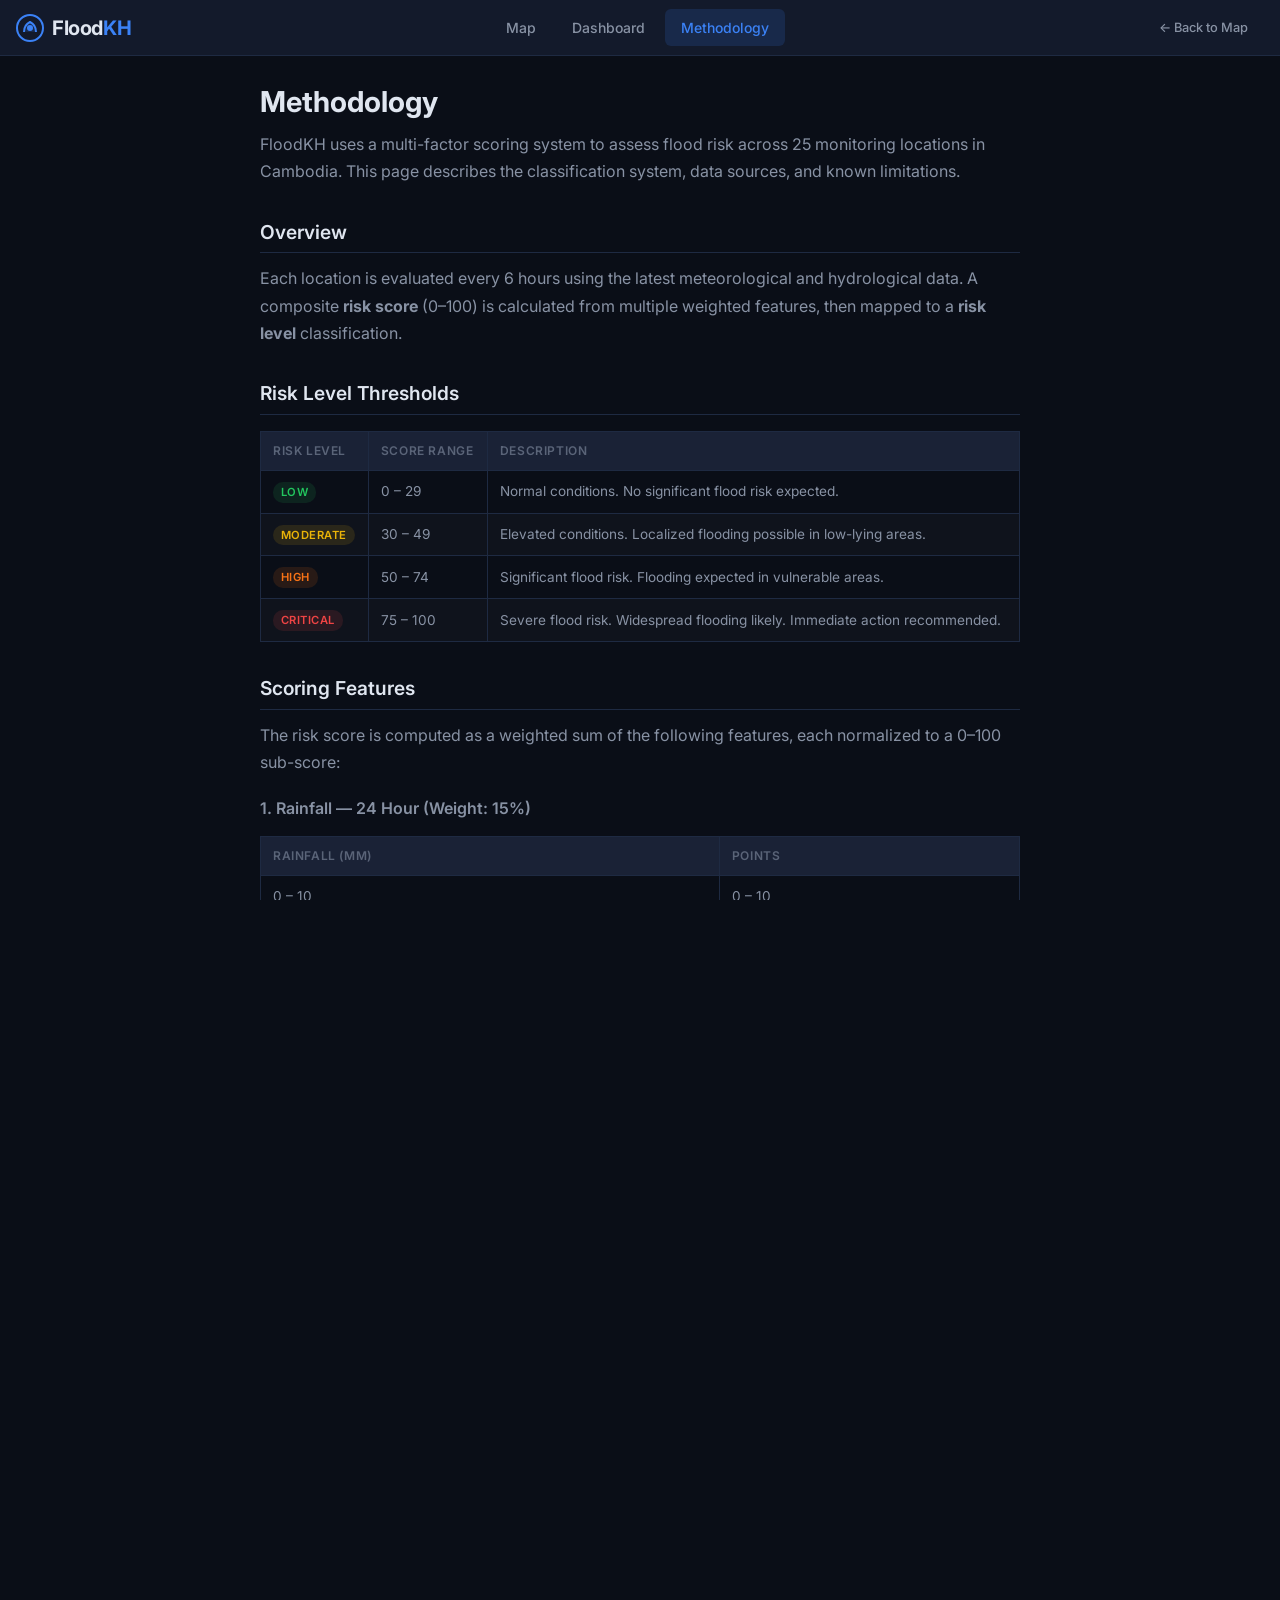
==== docs/methodology.html @ 67e66aac "Initial commit: FloodKH Cambodia Flood Monitor Complete flood monitoring and prediction dashboard wi" ====
<!DOCTYPE html>
<html lang="en">
<head>
  <meta charset="UTF-8">
  <meta name="viewport" content="width=device-width, initial-scale=1.0">
  <title>Methodology — FloodKH</title>
  <link rel="icon" href="assets/favicon.ico" type="image/x-icon">
  <link rel="preconnect" href="https://fonts.googleapis.com">
  <link rel="preconnect" href="https://fonts.gstatic.com" crossorigin>
  <link href="https://fonts.googleapis.com/css2?family=Noto+Sans+Khmer:wght@400;500;600;700&family=Inter:wght@400;500;600;700&display=swap" rel="stylesheet">
  <link rel="stylesheet" href="css/style.css">
</head>
<body>
  <div class="page-container">

    <!-- Header -->
    <header class="header">
      <div class="header-left">
        <a href="index.html" class="logo" style="text-decoration:none;">
          <svg class="logo-icon" width="28" height="28" viewBox="0 0 28 28" fill="none">
            <circle cx="14" cy="14" r="13" stroke="#3b82f6" stroke-width="2" fill="none"/>
            <path d="M8 18 C8 14, 10 10, 14 8 C18 10, 20 14, 20 18" stroke="#3b82f6" stroke-width="2" fill="rgba(59,130,246,0.15)"/>
            <circle cx="14" cy="14" r="3" fill="#3b82f6"/>
          </svg>
          <span class="logo-text">Flood<span class="logo-accent">KH</span></span>
        </a>
      </div>
      <nav class="header-nav">
        <a href="index.html" class="nav-link">Map</a>
        <a href="index.html#dashboard" class="nav-link">Dashboard</a>
        <a href="methodology.html" class="nav-link active">Methodology</a>
      </nav>
      <div class="header-right">
        <a href="index.html" class="nav-link" style="font-size:0.8rem;">&larr; Back to Map</a>
      </div>
    </header>

    <!-- Content -->
    <div class="page-content">
      <h1>Methodology</h1>
      <p>FloodKH uses a multi-factor scoring system to assess flood risk across 25 monitoring locations in Cambodia.
        This page describes the classification system, data sources, and known limitations.</p>

      <h2>Overview</h2>
      <p>Each location is evaluated every 6 hours using the latest meteorological and hydrological data.
        A composite <strong>risk score</strong> (0&ndash;100) is calculated from multiple weighted features,
        then mapped to a <strong>risk level</strong> classification.</p>

      <h2>Risk Level Thresholds</h2>
      <table>
        <thead>
          <tr>
            <th>Risk Level</th>
            <th>Score Range</th>
            <th>Description</th>
          </tr>
        </thead>
        <tbody>
          <tr>
            <td><span class="risk-badge low">LOW</span></td>
            <td>0 &ndash; 29</td>
            <td>Normal conditions. No significant flood risk expected.</td>
          </tr>
          <tr>
            <td><span class="risk-badge moderate">MODERATE</span></td>
            <td>30 &ndash; 49</td>
            <td>Elevated conditions. Localized flooding possible in low-lying areas.</td>
          </tr>
          <tr>
            <td><span class="risk-badge high">HIGH</span></td>
            <td>50 &ndash; 74</td>
            <td>Significant flood risk. Flooding expected in vulnerable areas.</td>
          </tr>
          <tr>
            <td><span class="risk-badge critical">CRITICAL</span></td>
            <td>75 &ndash; 100</td>
            <td>Severe flood risk. Widespread flooding likely. Immediate action recommended.</td>
          </tr>
        </tbody>
      </table>

      <h2>Scoring Features</h2>
      <p>The risk score is computed as a weighted sum of the following features, each normalized to a 0&ndash;100 sub-score:</p>

      <h3>1. Rainfall &mdash; 24 Hour (Weight: 15%)</h3>
      <table>
        <thead><tr><th>Rainfall (mm)</th><th>Points</th></tr></thead>
        <tbody>
          <tr><td>0 &ndash; 10</td><td>0 &ndash; 10</td></tr>
          <tr><td>10 &ndash; 30</td><td>10 &ndash; 40</td></tr>
          <tr><td>30 &ndash; 60</td><td>40 &ndash; 70</td></tr>
          <tr><td>60 &ndash; 100</td><td>70 &ndash; 90</td></tr>
          <tr><td>&gt; 100</td><td>90 &ndash; 100</td></tr>
        </tbody>
      </table>

      <h3>2. Rainfall &mdash; 3 Day Accumulation (Weight: 15%)</h3>
      <p>Cumulative rainfall over 72 hours captures sustained precipitation events that saturate the ground
        and overwhelm drainage systems. Scoring follows a similar tiered approach scaled for 3-day totals.</p>

      <h3>3. Rainfall &mdash; 7 Day Accumulation (Weight: 10%)</h3>
      <p>Longer-term rainfall context. High 7-day totals indicate already-wet conditions prone to additional flooding.</p>

      <h3>4. Rainfall Forecast &mdash; 3 Day (Weight: 15%)</h3>
      <p>Predicted rainfall from weather models for the next 72 hours. This is the primary forward-looking indicator,
        allowing the system to warn of impending risk increases.</p>

      <h3>5. Soil Moisture (Weight: 15%)</h3>
      <table>
        <thead><tr><th>Soil Moisture (%)</th><th>Points</th></tr></thead>
        <tbody>
          <tr><td>0 &ndash; 30%</td><td>0 &ndash; 15</td></tr>
          <tr><td>30 &ndash; 50%</td><td>15 &ndash; 40</td></tr>
          <tr><td>50 &ndash; 70%</td><td>40 &ndash; 70</td></tr>
          <tr><td>70 &ndash; 85%</td><td>70 &ndash; 90</td></tr>
          <tr><td>&gt; 85%</td><td>90 &ndash; 100</td></tr>
        </tbody>
      </table>
      <p>Saturated soil cannot absorb additional rainfall, leading to increased surface runoff and flood risk.</p>

      <h3>6. River Discharge Ratio (Weight: 20%)</h3>
      <p>Current river discharge compared to the historical average for the same period. This is the highest-weighted
        feature because river levels are the most direct indicator of flooding.</p>
      <table>
        <thead><tr><th>Discharge / Average Ratio</th><th>Points</th></tr></thead>
        <tbody>
          <tr><td>&lt; 0.8</td><td>0 &ndash; 5</td></tr>
          <tr><td>0.8 &ndash; 1.0</td><td>5 &ndash; 15</td></tr>
          <tr><td>1.0 &ndash; 1.3</td><td>15 &ndash; 40</td></tr>
          <tr><td>1.3 &ndash; 1.8</td><td>40 &ndash; 70</td></tr>
          <tr><td>1.8 &ndash; 2.5</td><td>70 &ndash; 90</td></tr>
          <tr><td>&gt; 2.5</td><td>90 &ndash; 100</td></tr>
        </tbody>
      </table>

      <h3>7. Elevation Modifier (Weight: 10%)</h3>
      <p>Lower elevations are more vulnerable to flooding. Locations below 15m receive a higher modifier,
        while those above 100m receive a reduced modifier. This is a static factor based on location geography.</p>

      <h2>Contributing Factors</h2>
      <p>In addition to the numeric score, the system identifies qualitative contributing factors displayed
        in each location's detail popup:</p>
      <ul>
        <li><strong>Heavy recent rainfall</strong> &mdash; 24h rainfall exceeds 30mm</li>
        <li><strong>Sustained rainfall</strong> &mdash; 7-day rainfall exceeds 100mm</li>
        <li><strong>Saturated soil</strong> &mdash; Soil moisture above 65%</li>
        <li><strong>River above average</strong> &mdash; Discharge ratio exceeds 1.3x</li>
        <li><strong>Heavy forecast</strong> &mdash; 3-day forecast exceeds 60mm</li>
        <li><strong>Low elevation</strong> &mdash; Location below 15m elevation</li>
        <li><strong>Urban flooding risk</strong> &mdash; Dense urban area with impervious surfaces</li>
        <li><strong>Confluence of rivers</strong> &mdash; Located at major river junctions</li>
      </ul>

      <h2>Data Sources</h2>
      <table>
        <thead>
          <tr>
            <th>Data</th>
            <th>Source</th>
            <th>Update Frequency</th>
            <th>Resolution</th>
          </tr>
        </thead>
        <tbody>
          <tr>
            <td>Rainfall (observed)</td>
            <td>Open-Meteo API (ERA5 reanalysis)</td>
            <td>Every 6 hours</td>
            <td>~25 km</td>
          </tr>
          <tr>
            <td>Rainfall (satellite)</td>
            <td>NASA GPM IMERG</td>
            <td>Every 30 minutes (late run: 6h delay)</td>
            <td>~10 km</td>
          </tr>
          <tr>
            <td>Rainfall forecast</td>
            <td>Open-Meteo (GFS / ECMWF blend)</td>
            <td>Every 6 hours</td>
            <td>~25 km</td>
          </tr>
          <tr>
            <td>Soil moisture</td>
            <td>Open-Meteo (ERA5-Land)</td>
            <td>Daily</td>
            <td>~9 km</td>
          </tr>
          <tr>
            <td>River discharge</td>
            <td>GloFAS (Copernicus)</td>
            <td>Daily</td>
            <td>~10 km</td>
          </tr>
          <tr>
            <td>Elevation</td>
            <td>SRTM / static configuration</td>
            <td>Static</td>
            <td>~30 m</td>
          </tr>
        </tbody>
      </table>

      <h2>Update Schedule</h2>
      <p>The system runs automated data collection and scoring every <strong>6 hours</strong> via GitHub Actions:</p>
      <ul>
        <li>00:00 UTC &mdash; Full update with all data sources</li>
        <li>06:00 UTC &mdash; Full update</li>
        <li>12:00 UTC &mdash; Full update</li>
        <li>18:00 UTC &mdash; Full update</li>
      </ul>
      <p>Results are published to this static site within minutes of each run.</p>

      <h2>Limitations and Disclaimers</h2>
      <div class="warning">
        <strong>Important:</strong> FloodKH is an experimental monitoring tool and should NOT be used as the sole
        basis for evacuation or emergency response decisions. Always follow official guidance from the
        Cambodia National Committee for Disaster Management (NCDM).
      </div>
      <ul>
        <li><strong>Spatial resolution:</strong> Data is gridded at 10&ndash;25 km resolution. Localized flooding
          from intense storms may not be captured.</li>
        <li><strong>Temporal lag:</strong> Satellite rainfall products have a 1&ndash;6 hour delay.
          Real-time ground observations are not incorporated.</li>
        <li><strong>River discharge:</strong> GloFAS provides modeled (not observed) discharge.
          Actual river levels may differ significantly.</li>
        <li><strong>Urban flooding:</strong> The system does not model urban drainage infrastructure,
          road flooding, or localized ponding.</li>
        <li><strong>Flash floods:</strong> Rapid-onset flash floods in mountainous areas may not be
          adequately predicted by this system.</li>
        <li><strong>Tonle Sap dynamics:</strong> The unique reverse-flow dynamics of Tonle Sap Lake
          are not explicitly modeled.</li>
        <li><strong>No ground truth:</strong> The system is not validated against actual flood extent
          observations and should be considered experimental.</li>
      </ul>

      <div class="note">
        <strong>Open Source:</strong> This project is open source and contributions are welcome.
        The scoring methodology can be improved with local knowledge, ground truth data, and
        more sophisticated hydrological modeling.
      </div>

      <h2>References</h2>
      <ul>
        <li>Open-Meteo API: <a href="https://open-meteo.com" target="_blank">https://open-meteo.com</a></li>
        <li>NASA GPM: <a href="https://gpm.nasa.gov" target="_blank">https://gpm.nasa.gov</a></li>
        <li>GloFAS: <a href="https://www.globalfloods.eu" target="_blank">https://www.globalfloods.eu</a></li>
        <li>Cambodia NCDM: <a href="https://www.ncdm.gov.kh" target="_blank">https://www.ncdm.gov.kh</a></li>
      </ul>
    </div>

    <!-- Footer -->
    <footer class="footer" style="position:relative;">
      <span>Built by <strong>Convergence</strong></span>
      <span class="footer-sep">&bull;</span>
      <span>Data: <a href="https://open-meteo.com" target="_blank">Open-Meteo</a>, <a href="https://gpm.nasa.gov" target="_blank">NASA GPM</a>, <a href="https://www.globalfloods.eu" target="_blank">GloFAS</a></span>
    </footer>

  </div>
</body>
</html>
---- docs/css/style.css ----
/* ============================================
   FloodKH — Cambodia Flood Monitor
   Dark Theme Stylesheet
   ============================================ */

/* --- CSS Variables --- */
:root {
  --bg-primary: #0a0e17;
  --bg-secondary: #131a2b;
  --bg-tertiary: #1a2236;
  --bg-hover: #1e2a42;
  --border-color: #1e2a42;
  --border-subtle: rgba(255,255,255,0.06);
  --text-primary: #e0e6f0;
  --text-secondary: #8892a4;
  --text-muted: #5a6478;
  --accent: #3b82f6;
  --accent-dim: rgba(59,130,246,0.15);

  --low: #22c55e;
  --low-bg: rgba(34,197,94,0.12);
  --moderate: #eab308;
  --moderate-bg: rgba(234,179,8,0.12);
  --high: #f97316;
  --high-bg: rgba(249,115,22,0.12);
  --critical: #ef4444;
  --critical-bg: rgba(239,68,68,0.12);

  --sidebar-width: 380px;
  --header-height: 56px;
  --footer-height: 36px;

  --font-sans: 'Inter', 'Noto Sans Khmer', -apple-system, BlinkMacSystemFont, 'Segoe UI', Roboto, sans-serif;
  --font-khmer: 'Noto Sans Khmer', sans-serif;

  --radius-sm: 6px;
  --radius-md: 10px;
  --radius-lg: 14px;
  --shadow: 0 2px 12px rgba(0,0,0,0.3);
  --transition: 0.25s cubic-bezier(0.4,0,0.2,1);
}

/* --- Reset --- */
*, *::before, *::after {
  box-sizing: border-box;
  margin: 0;
  padding: 0;
}

html, body {
  height: 100%;
  overflow: hidden;
}

body {
  font-family: var(--font-sans);
  background: var(--bg-primary);
  color: var(--text-primary);
  line-height: 1.5;
  -webkit-font-smoothing: antialiased;
}

a {
  color: var(--accent);
  text-decoration: none;
  transition: color var(--transition);
}
a:hover {
  color: #60a5fa;
}

/* --- Custom Scrollbar --- */
::-webkit-scrollbar {
  width: 6px;
  height: 6px;
}
::-webkit-scrollbar-track {
  background: transparent;
}
::-webkit-scrollbar-thumb {
  background: var(--border-color);
  border-radius: 3px;
}
::-webkit-scrollbar-thumb:hover {
  background: #2a3a5c;
}

/* ============================================
   Header
   ============================================ */
.header {
  position: fixed;
  top: 0;
  left: 0;
  right: 0;
  height: var(--header-height);
  background: var(--bg-secondary);
  border-bottom: 1px solid var(--border-color);
  display: flex;
  align-items: center;
  justify-content: space-between;
  padding: 0 16px;
  z-index: 1000;
  backdrop-filter: blur(12px);
}

.header-left {
  display: flex;
  align-items: center;
  gap: 12px;
}

.sidebar-toggle {
  display: flex;
  align-items: center;
  justify-content: center;
  width: 36px;
  height: 36px;
  border: none;
  background: transparent;
  color: var(--text-secondary);
  cursor: pointer;
  border-radius: var(--radius-sm);
  transition: all var(--transition);
}
.sidebar-toggle:hover {
  background: var(--bg-hover);
  color: var(--text-primary);
}

.logo {
  display: flex;
  align-items: center;
  gap: 8px;
}
.logo-icon {
  flex-shrink: 0;
}
.logo-text {
  font-size: 1.25rem;
  font-weight: 700;
  letter-spacing: -0.02em;
  color: var(--text-primary);
}
.logo-accent {
  color: var(--accent);
}

.header-nav {
  display: flex;
  align-items: center;
  gap: 4px;
}

.nav-link {
  padding: 8px 16px;
  border-radius: var(--radius-sm);
  font-size: 0.875rem;
  font-weight: 500;
  color: var(--text-secondary);
  transition: all var(--transition);
}
.nav-link:hover {
  color: var(--text-primary);
  background: var(--bg-hover);
}
.nav-link.active {
  color: var(--accent);
  background: var(--accent-dim);
}

.header-right {
  display: flex;
  align-items: center;
}

.lang-toggle {
  display: flex;
  align-items: center;
  justify-content: center;
  min-width: 40px;
  height: 34px;
  padding: 0 12px;
  border: 1px solid var(--border-color);
  border-radius: var(--radius-sm);
  background: var(--bg-tertiary);
  color: var(--text-primary);
  font-size: 0.8rem;
  font-weight: 600;
  letter-spacing: 0.05em;
  cursor: pointer;
  transition: all var(--transition);
}
.lang-toggle:hover {
  border-color: var(--accent);
  background: var(--accent-dim);
}

/* ============================================
   Sidebar
   ============================================ */
.sidebar {
  position: fixed;
  top: var(--header-height);
  left: 0;
  bottom: var(--footer-height);
  width: var(--sidebar-width);
  background: var(--bg-secondary);
  border-right: 1px solid var(--border-color);
  z-index: 900;
  overflow: hidden;
  display: flex;
  flex-direction: column;
  transition: transform var(--transition);
}

.sidebar.collapsed {
  transform: translateX(-100%);
}

.sidebar-content {
  flex: 1;
  overflow-y: auto;
  padding: 16px;
  display: flex;
  flex-direction: column;
  gap: 20px;
}

.sidebar-overlay {
  display: none;
  position: fixed;
  inset: 0;
  background: rgba(0,0,0,0.5);
  z-index: 850;
}

/* --- Section Titles --- */
.section-title {
  font-size: 0.8rem;
  font-weight: 600;
  text-transform: uppercase;
  letter-spacing: 0.08em;
  color: var(--text-muted);
  margin-bottom: 12px;
}

/* --- Summary Cards --- */
.summary-grid {
  display: grid;
  grid-template-columns: 1fr 1fr;
  gap: 10px;
}

.summary-card {
  padding: 14px;
  border-radius: var(--radius-md);
  border: 1px solid var(--border-subtle);
  text-align: center;
  transition: transform var(--transition), box-shadow var(--transition);
}
.summary-card:hover {
  transform: translateY(-2px);
  box-shadow: var(--shadow);
}

.card-count {
  font-size: 2rem;
  font-weight: 700;
  line-height: 1;
  margin-bottom: 4px;
}

.card-label {
  font-size: 0.75rem;
  font-weight: 600;
  text-transform: uppercase;
  letter-spacing: 0.06em;
}

.card-critical {
  background: var(--critical-bg);
  border-color: rgba(239,68,68,0.2);
}
.card-critical .card-count { color: var(--critical); }
.card-critical .card-label { color: var(--critical); }

.card-high {
  background: var(--high-bg);
  border-color: rgba(249,115,22,0.2);
}
.card-high .card-count { color: var(--high); }
.card-high .card-label { color: var(--high); }

.card-moderate {
  background: var(--moderate-bg);
  border-color: rgba(234,179,8,0.2);
}
.card-moderate .card-count { color: var(--moderate); }
.card-moderate .card-label { color: var(--moderate); }

.card-low {
  background: var(--low-bg);
  border-color: rgba(34,197,94,0.2);
}
.card-low .card-count { color: var(--low); }
.card-low .card-label { color: var(--low); }

/* --- Location Table --- */
.table-wrapper {
  overflow-x: auto;
}

.location-table {
  width: 100%;
  border-collapse: collapse;
  font-size: 0.8rem;
}

.location-table thead th {
  position: sticky;
  top: 0;
  background: var(--bg-tertiary);
  color: var(--text-muted);
  font-weight: 600;
  font-size: 0.7rem;
  text-transform: uppercase;
  letter-spacing: 0.06em;
  padding: 10px 8px;
  text-align: left;
  border-bottom: 1px solid var(--border-color);
  cursor: pointer;
  user-select: none;
  white-space: nowrap;
}

.location-table thead th:hover {
  color: var(--text-primary);
}

.location-table thead th.sort-asc::after {
  content: ' \u25B2';
  font-size: 0.6rem;
}
.location-table thead th.sort-desc::after {
  content: ' \u25BC';
  font-size: 0.6rem;
}

.location-table tbody tr {
  border-bottom: 1px solid var(--border-subtle);
  cursor: pointer;
  transition: background var(--transition);
}
.location-table tbody tr:nth-child(even) {
  background: rgba(255,255,255,0.02);
}
.location-table tbody tr:hover {
  background: var(--bg-hover);
}

.location-table tbody td {
  padding: 10px 8px;
  white-space: nowrap;
}

.risk-badge {
  display: inline-block;
  padding: 2px 8px;
  border-radius: 10px;
  font-size: 0.7rem;
  font-weight: 600;
  text-transform: uppercase;
  letter-spacing: 0.04em;
}
.risk-badge.low { background: var(--low-bg); color: var(--low); }
.risk-badge.moderate { background: var(--moderate-bg); color: var(--moderate); }
.risk-badge.high { background: var(--high-bg); color: var(--high); }
.risk-badge.critical { background: var(--critical-bg); color: var(--critical); }

/* --- Prediction Cards --- */
.prediction-card {
  display: flex;
  align-items: center;
  justify-content: space-between;
  padding: 10px 12px;
  background: var(--bg-tertiary);
  border-radius: var(--radius-sm);
  margin-bottom: 8px;
  border: 1px solid var(--border-subtle);
}
.prediction-name {
  font-size: 0.82rem;
  font-weight: 500;
  color: var(--text-primary);
}
.prediction-arrow {
  display: flex;
  align-items: center;
  gap: 6px;
  font-size: 0.75rem;
  font-weight: 600;
}
.prediction-arrow svg {
  width: 16px;
  height: 16px;
}

/* --- Last Updated --- */
.last-updated {
  font-size: 0.75rem;
  color: var(--text-muted);
  text-align: center;
  padding: 12px 0 4px;
  border-top: 1px solid var(--border-subtle);
}

/* ============================================
   Main Content
   ============================================ */
.main-content {
  position: fixed;
  top: var(--header-height);
  left: var(--sidebar-width);
  right: 0;
  bottom: var(--footer-height);
  transition: left var(--transition);
}

.main-content.sidebar-collapsed {
  left: 0;
}

.view-map,
.view-dashboard {
  display: none;
  width: 100%;
  height: 100%;
}
.view-map.active,
.view-dashboard.active {
  display: block;
}

#map {
  width: 100%;
  height: 100%;
  background: var(--bg-primary);
}

/* --- Dashboard View --- */
.dashboard-container {
  padding: 24px;
  max-width: 1200px;
  margin: 0 auto;
  overflow-y: auto;
  height: 100%;
}

.dashboard-grid {
  display: grid;
  grid-template-columns: repeat(auto-fit, minmax(340px, 1fr));
  gap: 16px;
  margin-top: 8px;
}

.dashboard-card {
  background: var(--bg-secondary);
  border: 1px solid var(--border-color);
  border-radius: var(--radius-md);
  padding: 18px;
}
.dashboard-card-title {
  font-size: 0.8rem;
  font-weight: 600;
  color: var(--text-secondary);
  margin-bottom: 12px;
  text-transform: uppercase;
  letter-spacing: 0.06em;
}
.dashboard-chart-container {
  height: 180px;
  position: relative;
}

/* ============================================
   Footer
   ============================================ */
.footer {
  position: fixed;
  bottom: 0;
  left: 0;
  right: 0;
  height: var(--footer-height);
  background: var(--bg-secondary);
  border-top: 1px solid var(--border-color);
  display: flex;
  align-items: center;
  justify-content: center;
  gap: 6px;
  font-size: 0.72rem;
  color: var(--text-muted);
  z-index: 800;
  padding: 0 16px;
}
.footer a {
  color: var(--text-secondary);
}
.footer a:hover {
  color: var(--accent);
}
.footer-sep {
  color: var(--border-color);
}

/* ============================================
   Leaflet Overrides
   ============================================ */
.leaflet-container {
  background: var(--bg-primary);
  font-family: var(--font-sans);
}

.leaflet-popup-content-wrapper {
  background: var(--bg-secondary);
  color: var(--text-primary);
  border-radius: var(--radius-md);
  box-shadow: 0 4px 24px rgba(0,0,0,0.5);
  border: 1px solid var(--border-color);
}
.leaflet-popup-tip {
  background: var(--bg-secondary);
  border: 1px solid var(--border-color);
}
.leaflet-popup-content {
  margin: 14px 16px;
  font-size: 0.82rem;
  line-height: 1.6;
}

.popup-title {
  font-size: 1rem;
  font-weight: 700;
  margin-bottom: 2px;
}
.popup-subtitle {
  font-size: 0.8rem;
  color: var(--text-secondary);
  margin-bottom: 10px;
}
.popup-metrics {
  display: grid;
  grid-template-columns: 1fr 1fr;
  gap: 6px 12px;
  margin: 10px 0;
}
.popup-metric {
  display: flex;
  flex-direction: column;
}
.popup-metric-label {
  font-size: 0.68rem;
  color: var(--text-muted);
  text-transform: uppercase;
  letter-spacing: 0.04em;
}
.popup-metric-value {
  font-size: 0.9rem;
  font-weight: 600;
}
.popup-factors {
  margin-top: 8px;
  padding-top: 8px;
  border-top: 1px solid var(--border-subtle);
}
.popup-factor-tag {
  display: inline-block;
  padding: 2px 8px;
  margin: 2px 4px 2px 0;
  background: var(--bg-hover);
  border-radius: 10px;
  font-size: 0.7rem;
  color: var(--text-secondary);
}

/* Leaflet controls dark */
.leaflet-control-zoom a {
  background: var(--bg-secondary) !important;
  color: var(--text-primary) !important;
  border-color: var(--border-color) !important;
}
.leaflet-control-zoom a:hover {
  background: var(--bg-hover) !important;
}

/* Legend */
.legend-control {
  background: var(--bg-secondary);
  border: 1px solid var(--border-color);
  border-radius: var(--radius-sm);
  padding: 10px 14px;
  font-size: 0.75rem;
  color: var(--text-secondary);
  line-height: 2;
}
.legend-control h4 {
  font-size: 0.7rem;
  text-transform: uppercase;
  letter-spacing: 0.06em;
  color: var(--text-muted);
  margin-bottom: 4px;
}
.legend-item {
  display: flex;
  align-items: center;
  gap: 8px;
}
.legend-dot {
  width: 12px;
  height: 12px;
  border-radius: 50%;
  flex-shrink: 0;
}

/* ============================================
   Loading / Error States
   ============================================ */
.loading-overlay {
  position: absolute;
  inset: 0;
  display: flex;
  align-items: center;
  justify-content: center;
  background: rgba(10,14,23,0.85);
  z-index: 2000;
}
.loading-spinner {
  width: 40px;
  height: 40px;
  border: 3px solid var(--border-color);
  border-top-color: var(--accent);
  border-radius: 50%;
  animation: spin 0.8s linear infinite;
}
@keyframes spin {
  to { transform: rotate(360deg); }
}

.error-banner {
  position: fixed;
  top: var(--header-height);
  left: 0;
  right: 0;
  padding: 10px 20px;
  background: var(--critical-bg);
  border-bottom: 1px solid rgba(239,68,68,0.3);
  color: var(--critical);
  font-size: 0.82rem;
  text-align: center;
  z-index: 1100;
  display: none;
}
.error-banner.visible {
  display: block;
}

/* ============================================
   Responsive
   ============================================ */
@media (max-width: 768px) {
  :root {
    --sidebar-width: 100%;
  }

  .header-nav {
    gap: 0;
  }
  .nav-link {
    padding: 8px 10px;
    font-size: 0.8rem;
  }

  .sidebar {
    top: auto;
    bottom: 0;
    left: 0;
    right: 0;
    width: 100%;
    height: 55vh;
    border-right: none;
    border-top: 1px solid var(--border-color);
    border-radius: var(--radius-lg) var(--radius-lg) 0 0;
    transform: translateY(100%);
    transition: transform var(--transition);
  }
  .sidebar.open {
    transform: translateY(0);
  }
  .sidebar.collapsed {
    transform: translateY(100%);
  }

  .sidebar-overlay.active {
    display: block;
  }

  .main-content {
    left: 0;
    bottom: var(--footer-height);
  }
  .main-content.sidebar-collapsed {
    left: 0;
  }

  .footer {
    font-size: 0.65rem;
    gap: 4px;
  }

  .dashboard-grid {
    grid-template-columns: 1fr;
  }
}

@media (max-width: 480px) {
  .logo-text {
    font-size: 1.05rem;
  }
  .header {
    padding: 0 10px;
  }
}

/* ============================================
   Methodology Page
   ============================================ */
.page-container {
  min-height: 100vh;
  display: flex;
  flex-direction: column;
}

.page-content {
  flex: 1;
  max-width: 800px;
  margin: calc(var(--header-height) + 24px) auto 24px;
  padding: 0 20px 60px;
  overflow-y: auto;
}

.page-content h1 {
  font-size: 1.8rem;
  font-weight: 700;
  margin-bottom: 8px;
  color: var(--text-primary);
}
.page-content h2 {
  font-size: 1.2rem;
  font-weight: 600;
  margin-top: 32px;
  margin-bottom: 12px;
  color: var(--text-primary);
  padding-bottom: 6px;
  border-bottom: 1px solid var(--border-color);
}
.page-content h3 {
  font-size: 1rem;
  font-weight: 600;
  margin-top: 20px;
  margin-bottom: 8px;
  color: var(--text-secondary);
}

.page-content p {
  color: var(--text-secondary);
  margin-bottom: 12px;
  line-height: 1.7;
}

.page-content ul, .page-content ol {
  color: var(--text-secondary);
  margin-bottom: 12px;
  padding-left: 24px;
  line-height: 1.8;
}

.page-content table {
  width: 100%;
  border-collapse: collapse;
  margin: 16px 0;
  font-size: 0.85rem;
}
.page-content table th,
.page-content table td {
  padding: 10px 12px;
  text-align: left;
  border: 1px solid var(--border-color);
}
.page-content table th {
  background: var(--bg-tertiary);
  color: var(--text-muted);
  font-weight: 600;
  font-size: 0.75rem;
  text-transform: uppercase;
  letter-spacing: 0.05em;
}
.page-content table td {
  color: var(--text-secondary);
}
.page-content table tr:nth-child(even) td {
  background: rgba(255,255,255,0.02);
}

.page-content code {
  background: var(--bg-tertiary);
  padding: 2px 6px;
  border-radius: 4px;
  font-size: 0.85em;
  color: var(--accent);
}

.page-content .note {
  background: var(--accent-dim);
  border-left: 3px solid var(--accent);
  padding: 12px 16px;
  border-radius: 0 var(--radius-sm) var(--radius-sm) 0;
  margin: 16px 0;
  font-size: 0.85rem;
}
.page-content .warning {
  background: var(--high-bg);
  border-left: 3px solid var(--high);
  padding: 12px 16px;
  border-radius: 0 var(--radius-sm) var(--radius-sm) 0;
  margin: 16px 0;
  font-size: 0.85rem;
  color: var(--text-secondary);
}

/* Khmer language body class */
body.lang-km {
  font-family: var(--font-khmer);
}
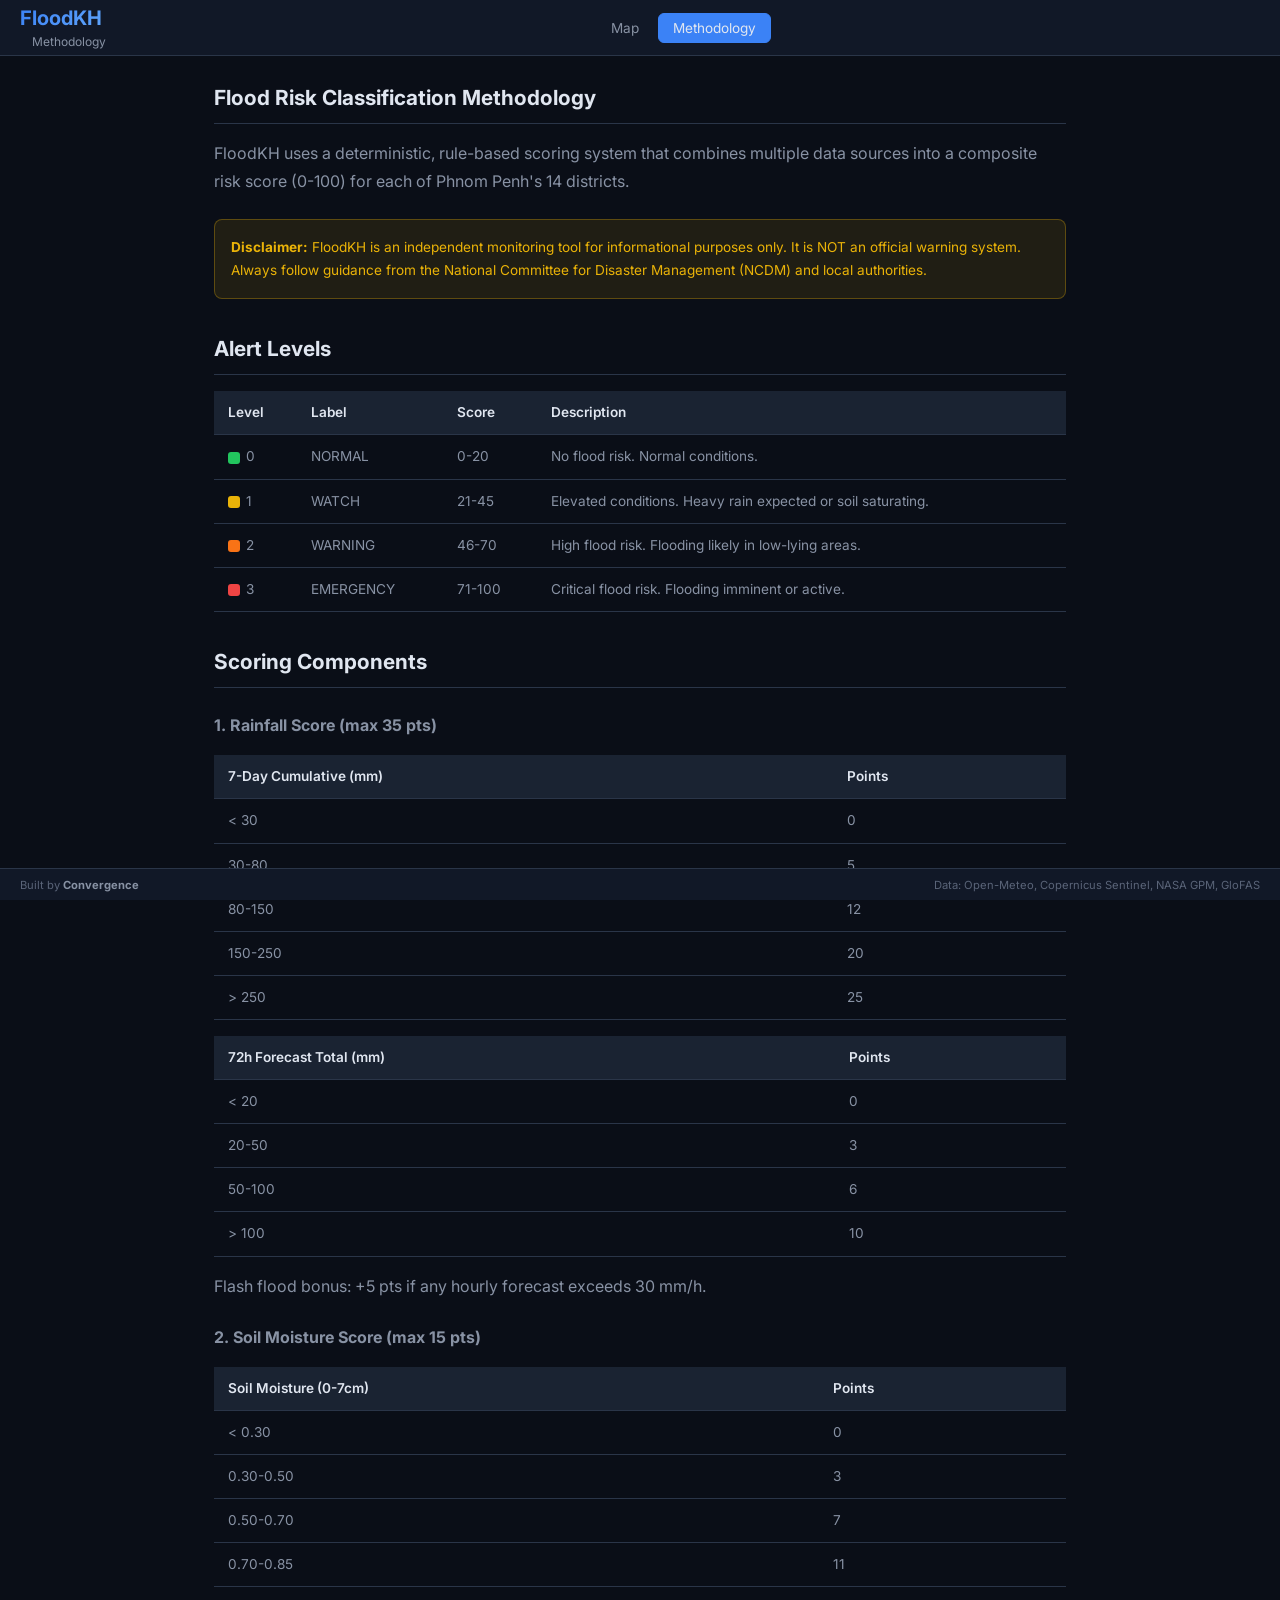
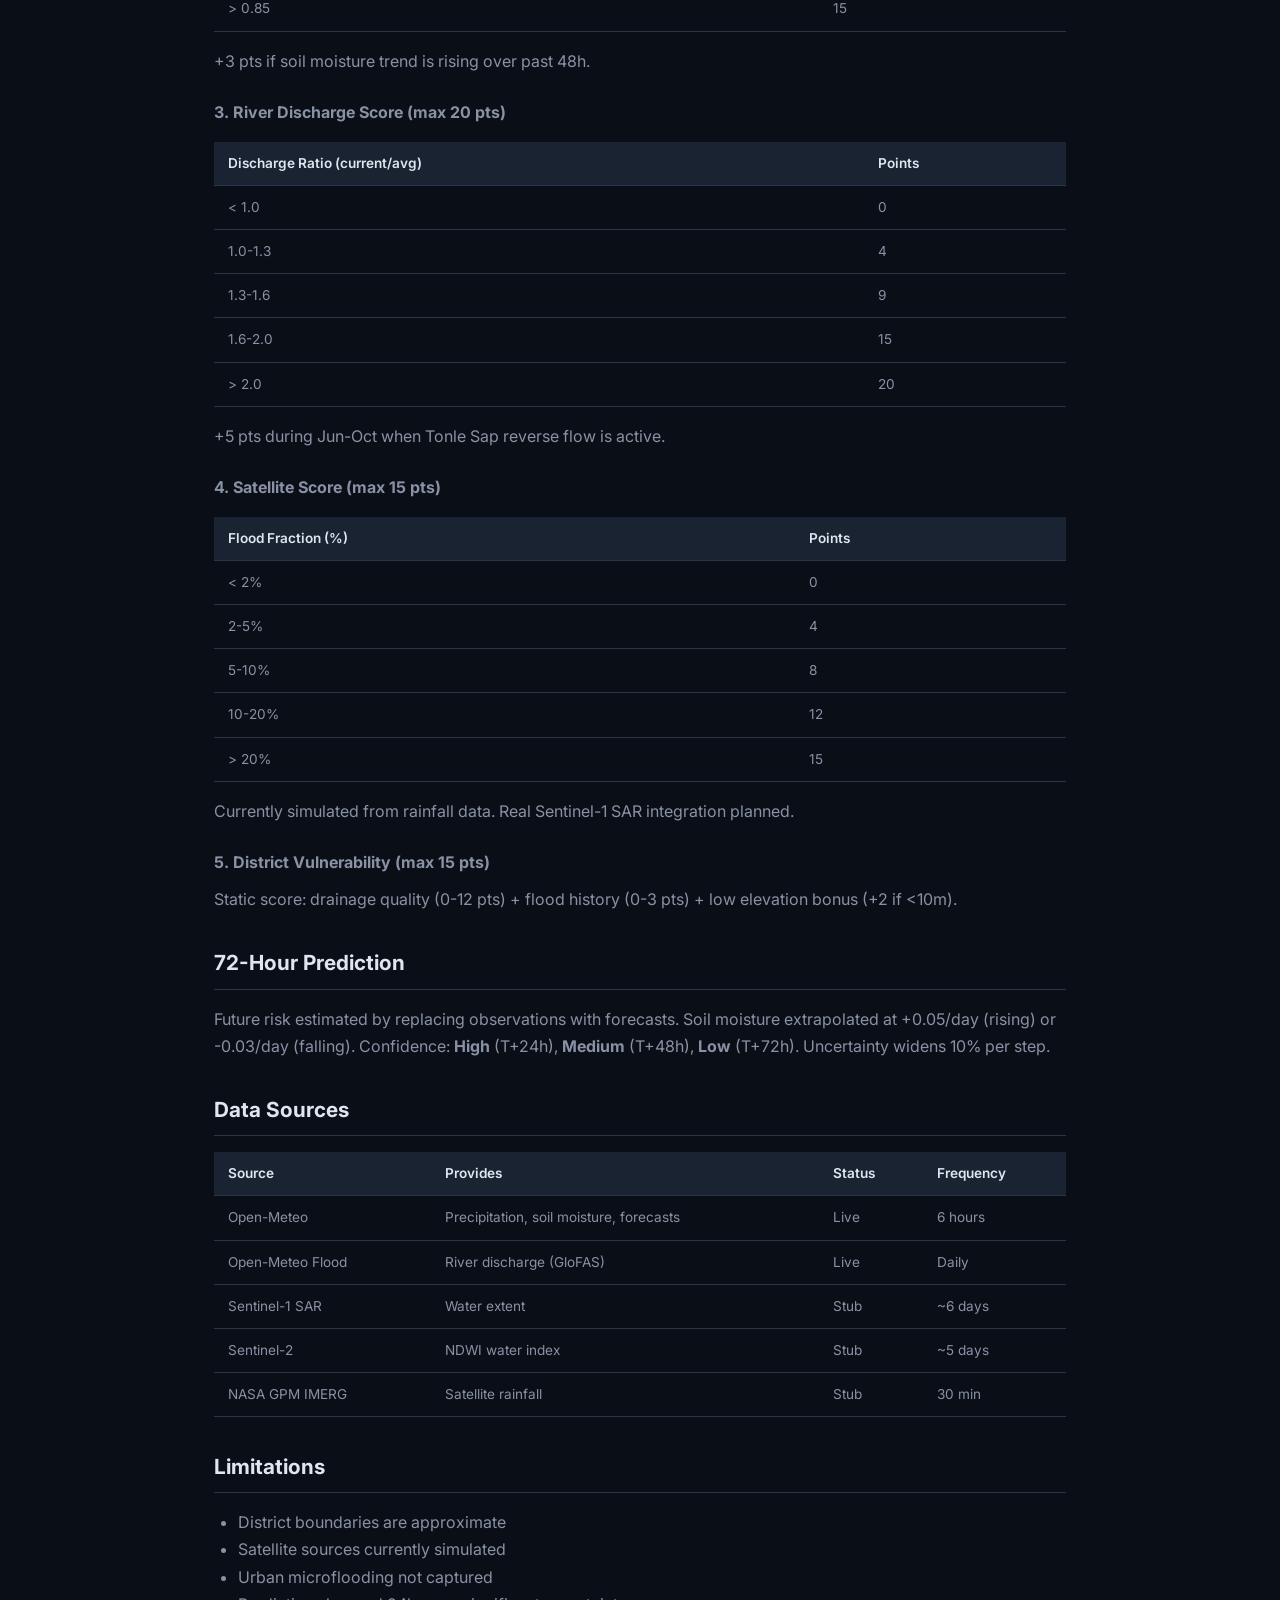
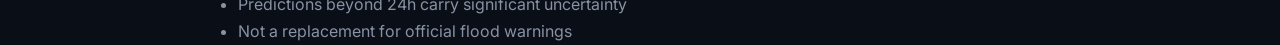
==== commit a422c7e8: "FloodKH v2: Phnom Penh district-level flood monitor with 72h predictions Complete rewrite — hyperloc" ====
--- a/docs/methodology.html
+++ b/docs/methodology.html
@@ -1,261 +1,127 @@
 <!DOCTYPE html>
 <html lang="en">
 <head>
-  <meta charset="UTF-8">
-  <meta name="viewport" content="width=device-width, initial-scale=1.0">
-  <title>Methodology — FloodKH</title>
-  <link rel="icon" href="assets/favicon.ico" type="image/x-icon">
-  <link rel="preconnect" href="https://fonts.googleapis.com">
-  <link rel="preconnect" href="https://fonts.gstatic.com" crossorigin>
-  <link href="https://fonts.googleapis.com/css2?family=Noto+Sans+Khmer:wght@400;500;600;700&family=Inter:wght@400;500;600;700&display=swap" rel="stylesheet">
-  <link rel="stylesheet" href="css/style.css">
+    <meta charset="UTF-8">
+    <meta name="viewport" content="width=device-width, initial-scale=1.0">
+    <title>Methodology — FloodKH</title>
+    <link rel="preconnect" href="https://fonts.googleapis.com">
+    <link rel="preconnect" href="https://fonts.gstatic.com" crossorigin>
+    <link href="https://fonts.googleapis.com/css2?family=Noto+Sans+Khmer:wght@400;600;700&family=Inter:wght@400;500;600;700&display=swap" rel="stylesheet">
+    <link rel="stylesheet" href="css/style.css">
 </head>
 <body>
-  <div class="page-container">
 
-    <!-- Header -->
-    <header class="header">
-      <div class="header-left">
-        <a href="index.html" class="logo" style="text-decoration:none;">
-          <svg class="logo-icon" width="28" height="28" viewBox="0 0 28 28" fill="none">
-            <circle cx="14" cy="14" r="13" stroke="#3b82f6" stroke-width="2" fill="none"/>
-            <path d="M8 18 C8 14, 10 10, 14 8 C18 10, 20 14, 20 18" stroke="#3b82f6" stroke-width="2" fill="rgba(59,130,246,0.15)"/>
-            <circle cx="14" cy="14" r="3" fill="#3b82f6"/>
-          </svg>
-          <span class="logo-text">Flood<span class="logo-accent">KH</span></span>
-        </a>
-      </div>
-      <nav class="header-nav">
-        <a href="index.html" class="nav-link">Map</a>
-        <a href="index.html#dashboard" class="nav-link">Dashboard</a>
-        <a href="methodology.html" class="nav-link active">Methodology</a>
-      </nav>
-      <div class="header-right">
-        <a href="index.html" class="nav-link" style="font-size:0.8rem;">&larr; Back to Map</a>
-      </div>
+    <header>
+        <div class="header-brand">
+            <h1>FloodKH</h1>
+            <span class="header-subtitle">Methodology</span>
+        </div>
+        <nav>
+            <a href="index.html" class="nav-btn">Map</a>
+            <a href="methodology.html" class="nav-btn active">Methodology</a>
+        </nav>
+        <div class="header-controls"><span></span></div>
     </header>
 
-    <!-- Content -->
-    <div class="page-content">
-      <h1>Methodology</h1>
-      <p>FloodKH uses a multi-factor scoring system to assess flood risk across 25 monitoring locations in Cambodia.
-        This page describes the classification system, data sources, and known limitations.</p>
+    <div class="methodology-content">
+        <h2>Flood Risk Classification Methodology</h2>
+        <p>FloodKH uses a deterministic, rule-based scoring system that combines multiple data sources into a composite risk score (0-100) for each of Phnom Penh's 14 districts.</p>
 
-      <h2>Overview</h2>
-      <p>Each location is evaluated every 6 hours using the latest meteorological and hydrological data.
-        A composite <strong>risk score</strong> (0&ndash;100) is calculated from multiple weighted features,
-        then mapped to a <strong>risk level</strong> classification.</p>
+        <div class="disclaimer">
+            <strong>Disclaimer:</strong> FloodKH is an independent monitoring tool for informational purposes only. It is NOT an official warning system. Always follow guidance from the National Committee for Disaster Management (NCDM) and local authorities.
+        </div>
 
-      <h2>Risk Level Thresholds</h2>
-      <table>
-        <thead>
-          <tr>
-            <th>Risk Level</th>
-            <th>Score Range</th>
-            <th>Description</th>
-          </tr>
-        </thead>
-        <tbody>
-          <tr>
-            <td><span class="risk-badge low">LOW</span></td>
-            <td>0 &ndash; 29</td>
-            <td>Normal conditions. No significant flood risk expected.</td>
-          </tr>
-          <tr>
-            <td><span class="risk-badge moderate">MODERATE</span></td>
-            <td>30 &ndash; 49</td>
-            <td>Elevated conditions. Localized flooding possible in low-lying areas.</td>
-          </tr>
-          <tr>
-            <td><span class="risk-badge high">HIGH</span></td>
-            <td>50 &ndash; 74</td>
-            <td>Significant flood risk. Flooding expected in vulnerable areas.</td>
-          </tr>
-          <tr>
-            <td><span class="risk-badge critical">CRITICAL</span></td>
-            <td>75 &ndash; 100</td>
-            <td>Severe flood risk. Widespread flooding likely. Immediate action recommended.</td>
-          </tr>
-        </tbody>
-      </table>
+        <h2>Alert Levels</h2>
+        <table>
+            <thead><tr><th>Level</th><th>Label</th><th>Score</th><th>Description</th></tr></thead>
+            <tbody>
+                <tr><td><span class="level-indicator" style="background:#22c55e"></span>0</td><td>NORMAL</td><td>0-20</td><td>No flood risk. Normal conditions.</td></tr>
+                <tr><td><span class="level-indicator" style="background:#eab308"></span>1</td><td>WATCH</td><td>21-45</td><td>Elevated conditions. Heavy rain expected or soil saturating.</td></tr>
+                <tr><td><span class="level-indicator" style="background:#f97316"></span>2</td><td>WARNING</td><td>46-70</td><td>High flood risk. Flooding likely in low-lying areas.</td></tr>
+                <tr><td><span class="level-indicator" style="background:#ef4444"></span>3</td><td>EMERGENCY</td><td>71-100</td><td>Critical flood risk. Flooding imminent or active.</td></tr>
+            </tbody>
+        </table>
 
-      <h2>Scoring Features</h2>
-      <p>The risk score is computed as a weighted sum of the following features, each normalized to a 0&ndash;100 sub-score:</p>
+        <h2>Scoring Components</h2>
 
-      <h3>1. Rainfall &mdash; 24 Hour (Weight: 15%)</h3>
-      <table>
-        <thead><tr><th>Rainfall (mm)</th><th>Points</th></tr></thead>
-        <tbody>
-          <tr><td>0 &ndash; 10</td><td>0 &ndash; 10</td></tr>
-          <tr><td>10 &ndash; 30</td><td>10 &ndash; 40</td></tr>
-          <tr><td>30 &ndash; 60</td><td>40 &ndash; 70</td></tr>
-          <tr><td>60 &ndash; 100</td><td>70 &ndash; 90</td></tr>
-          <tr><td>&gt; 100</td><td>90 &ndash; 100</td></tr>
-        </tbody>
-      </table>
+        <h3>1. Rainfall Score (max 35 pts)</h3>
+        <table>
+            <thead><tr><th>7-Day Cumulative (mm)</th><th>Points</th></tr></thead>
+            <tbody>
+                <tr><td>&lt; 30</td><td>0</td></tr><tr><td>30-80</td><td>5</td></tr>
+                <tr><td>80-150</td><td>12</td></tr><tr><td>150-250</td><td>20</td></tr><tr><td>&gt; 250</td><td>25</td></tr>
+            </tbody>
+        </table>
+        <table>
+            <thead><tr><th>72h Forecast Total (mm)</th><th>Points</th></tr></thead>
+            <tbody>
+                <tr><td>&lt; 20</td><td>0</td></tr><tr><td>20-50</td><td>3</td></tr>
+                <tr><td>50-100</td><td>6</td></tr><tr><td>&gt; 100</td><td>10</td></tr>
+            </tbody>
+        </table>
+        <p>Flash flood bonus: +5 pts if any hourly forecast exceeds 30 mm/h.</p>
 
-      <h3>2. Rainfall &mdash; 3 Day Accumulation (Weight: 15%)</h3>
-      <p>Cumulative rainfall over 72 hours captures sustained precipitation events that saturate the ground
-        and overwhelm drainage systems. Scoring follows a similar tiered approach scaled for 3-day totals.</p>
+        <h3>2. Soil Moisture Score (max 15 pts)</h3>
+        <table>
+            <thead><tr><th>Soil Moisture (0-7cm)</th><th>Points</th></tr></thead>
+            <tbody>
+                <tr><td>&lt; 0.30</td><td>0</td></tr><tr><td>0.30-0.50</td><td>3</td></tr>
+                <tr><td>0.50-0.70</td><td>7</td></tr><tr><td>0.70-0.85</td><td>11</td></tr><tr><td>&gt; 0.85</td><td>15</td></tr>
+            </tbody>
+        </table>
+        <p>+3 pts if soil moisture trend is rising over past 48h.</p>
 
-      <h3>3. Rainfall &mdash; 7 Day Accumulation (Weight: 10%)</h3>
-      <p>Longer-term rainfall context. High 7-day totals indicate already-wet conditions prone to additional flooding.</p>
+        <h3>3. River Discharge Score (max 20 pts)</h3>
+        <table>
+            <thead><tr><th>Discharge Ratio (current/avg)</th><th>Points</th></tr></thead>
+            <tbody>
+                <tr><td>&lt; 1.0</td><td>0</td></tr><tr><td>1.0-1.3</td><td>4</td></tr>
+                <tr><td>1.3-1.6</td><td>9</td></tr><tr><td>1.6-2.0</td><td>15</td></tr><tr><td>&gt; 2.0</td><td>20</td></tr>
+            </tbody>
+        </table>
+        <p>+5 pts during Jun-Oct when Tonle Sap reverse flow is active.</p>
 
-      <h3>4. Rainfall Forecast &mdash; 3 Day (Weight: 15%)</h3>
-      <p>Predicted rainfall from weather models for the next 72 hours. This is the primary forward-looking indicator,
-        allowing the system to warn of impending risk increases.</p>
+        <h3>4. Satellite Score (max 15 pts)</h3>
+        <table>
+            <thead><tr><th>Flood Fraction (%)</th><th>Points</th></tr></thead>
+            <tbody>
+                <tr><td>&lt; 2%</td><td>0</td></tr><tr><td>2-5%</td><td>4</td></tr>
+                <tr><td>5-10%</td><td>8</td></tr><tr><td>10-20%</td><td>12</td></tr><tr><td>&gt; 20%</td><td>15</td></tr>
+            </tbody>
+        </table>
+        <p>Currently simulated from rainfall data. Real Sentinel-1 SAR integration planned.</p>
 
-      <h3>5. Soil Moisture (Weight: 15%)</h3>
-      <table>
-        <thead><tr><th>Soil Moisture (%)</th><th>Points</th></tr></thead>
-        <tbody>
-          <tr><td>0 &ndash; 30%</td><td>0 &ndash; 15</td></tr>
-          <tr><td>30 &ndash; 50%</td><td>15 &ndash; 40</td></tr>
-          <tr><td>50 &ndash; 70%</td><td>40 &ndash; 70</td></tr>
-          <tr><td>70 &ndash; 85%</td><td>70 &ndash; 90</td></tr>
-          <tr><td>&gt; 85%</td><td>90 &ndash; 100</td></tr>
-        </tbody>
-      </table>
-      <p>Saturated soil cannot absorb additional rainfall, leading to increased surface runoff and flood risk.</p>
+        <h3>5. District Vulnerability (max 15 pts)</h3>
+        <p>Static score: drainage quality (0-12 pts) + flood history (0-3 pts) + low elevation bonus (+2 if &lt;10m).</p>
 
-      <h3>6. River Discharge Ratio (Weight: 20%)</h3>
-      <p>Current river discharge compared to the historical average for the same period. This is the highest-weighted
-        feature because river levels are the most direct indicator of flooding.</p>
-      <table>
-        <thead><tr><th>Discharge / Average Ratio</th><th>Points</th></tr></thead>
-        <tbody>
-          <tr><td>&lt; 0.8</td><td>0 &ndash; 5</td></tr>
-          <tr><td>0.8 &ndash; 1.0</td><td>5 &ndash; 15</td></tr>
-          <tr><td>1.0 &ndash; 1.3</td><td>15 &ndash; 40</td></tr>
-          <tr><td>1.3 &ndash; 1.8</td><td>40 &ndash; 70</td></tr>
-          <tr><td>1.8 &ndash; 2.5</td><td>70 &ndash; 90</td></tr>
-          <tr><td>&gt; 2.5</td><td>90 &ndash; 100</td></tr>
-        </tbody>
-      </table>
+        <h2>72-Hour Prediction</h2>
+        <p>Future risk estimated by replacing observations with forecasts. Soil moisture extrapolated at +0.05/day (rising) or -0.03/day (falling). Confidence: <strong>High</strong> (T+24h), <strong>Medium</strong> (T+48h), <strong>Low</strong> (T+72h). Uncertainty widens 10% per step.</p>
 
-      <h3>7. Elevation Modifier (Weight: 10%)</h3>
-      <p>Lower elevations are more vulnerable to flooding. Locations below 15m receive a higher modifier,
-        while those above 100m receive a reduced modifier. This is a static factor based on location geography.</p>
+        <h2>Data Sources</h2>
+        <table>
+            <thead><tr><th>Source</th><th>Provides</th><th>Status</th><th>Frequency</th></tr></thead>
+            <tbody>
+                <tr><td>Open-Meteo</td><td>Precipitation, soil moisture, forecasts</td><td>Live</td><td>6 hours</td></tr>
+                <tr><td>Open-Meteo Flood</td><td>River discharge (GloFAS)</td><td>Live</td><td>Daily</td></tr>
+                <tr><td>Sentinel-1 SAR</td><td>Water extent</td><td>Stub</td><td>~6 days</td></tr>
+                <tr><td>Sentinel-2</td><td>NDWI water index</td><td>Stub</td><td>~5 days</td></tr>
+                <tr><td>NASA GPM IMERG</td><td>Satellite rainfall</td><td>Stub</td><td>30 min</td></tr>
+            </tbody>
+        </table>
 
-      <h2>Contributing Factors</h2>
-      <p>In addition to the numeric score, the system identifies qualitative contributing factors displayed
-        in each location's detail popup:</p>
-      <ul>
-        <li><strong>Heavy recent rainfall</strong> &mdash; 24h rainfall exceeds 30mm</li>
-        <li><strong>Sustained rainfall</strong> &mdash; 7-day rainfall exceeds 100mm</li>
-        <li><strong>Saturated soil</strong> &mdash; Soil moisture above 65%</li>
-        <li><strong>River above average</strong> &mdash; Discharge ratio exceeds 1.3x</li>
-        <li><strong>Heavy forecast</strong> &mdash; 3-day forecast exceeds 60mm</li>
-        <li><strong>Low elevation</strong> &mdash; Location below 15m elevation</li>
-        <li><strong>Urban flooding risk</strong> &mdash; Dense urban area with impervious surfaces</li>
-        <li><strong>Confluence of rivers</strong> &mdash; Located at major river junctions</li>
-      </ul>
-
-      <h2>Data Sources</h2>
-      <table>
-        <thead>
-          <tr>
-            <th>Data</th>
-            <th>Source</th>
-            <th>Update Frequency</th>
-            <th>Resolution</th>
-          </tr>
-        </thead>
-        <tbody>
-          <tr>
-            <td>Rainfall (observed)</td>
-            <td>Open-Meteo API (ERA5 reanalysis)</td>
-            <td>Every 6 hours</td>
-            <td>~25 km</td>
-          </tr>
-          <tr>
-            <td>Rainfall (satellite)</td>
-            <td>NASA GPM IMERG</td>
-            <td>Every 30 minutes (late run: 6h delay)</td>
-            <td>~10 km</td>
-          </tr>
-          <tr>
-            <td>Rainfall forecast</td>
-            <td>Open-Meteo (GFS / ECMWF blend)</td>
-            <td>Every 6 hours</td>
-            <td>~25 km</td>
-          </tr>
-          <tr>
-            <td>Soil moisture</td>
-            <td>Open-Meteo (ERA5-Land)</td>
-            <td>Daily</td>
-            <td>~9 km</td>
-          </tr>
-          <tr>
-            <td>River discharge</td>
-            <td>GloFAS (Copernicus)</td>
-            <td>Daily</td>
-            <td>~10 km</td>
-          </tr>
-          <tr>
-            <td>Elevation</td>
-            <td>SRTM / static configuration</td>
-            <td>Static</td>
-            <td>~30 m</td>
-          </tr>
-        </tbody>
-      </table>
-
-      <h2>Update Schedule</h2>
-      <p>The system runs automated data collection and scoring every <strong>6 hours</strong> via GitHub Actions:</p>
-      <ul>
-        <li>00:00 UTC &mdash; Full update with all data sources</li>
-        <li>06:00 UTC &mdash; Full update</li>
-        <li>12:00 UTC &mdash; Full update</li>
-        <li>18:00 UTC &mdash; Full update</li>
-      </ul>
-      <p>Results are published to this static site within minutes of each run.</p>
-
-      <h2>Limitations and Disclaimers</h2>
-      <div class="warning">
-        <strong>Important:</strong> FloodKH is an experimental monitoring tool and should NOT be used as the sole
-        basis for evacuation or emergency response decisions. Always follow official guidance from the
-        Cambodia National Committee for Disaster Management (NCDM).
-      </div>
-      <ul>
-        <li><strong>Spatial resolution:</strong> Data is gridded at 10&ndash;25 km resolution. Localized flooding
-          from intense storms may not be captured.</li>
-        <li><strong>Temporal lag:</strong> Satellite rainfall products have a 1&ndash;6 hour delay.
-          Real-time ground observations are not incorporated.</li>
-        <li><strong>River discharge:</strong> GloFAS provides modeled (not observed) discharge.
-          Actual river levels may differ significantly.</li>
-        <li><strong>Urban flooding:</strong> The system does not model urban drainage infrastructure,
-          road flooding, or localized ponding.</li>
-        <li><strong>Flash floods:</strong> Rapid-onset flash floods in mountainous areas may not be
-          adequately predicted by this system.</li>
-        <li><strong>Tonle Sap dynamics:</strong> The unique reverse-flow dynamics of Tonle Sap Lake
-          are not explicitly modeled.</li>
-        <li><strong>No ground truth:</strong> The system is not validated against actual flood extent
-          observations and should be considered experimental.</li>
-      </ul>
-
-      <div class="note">
-        <strong>Open Source:</strong> This project is open source and contributions are welcome.
-        The scoring methodology can be improved with local knowledge, ground truth data, and
-        more sophisticated hydrological modeling.
-      </div>
-
-      <h2>References</h2>
-      <ul>
-        <li>Open-Meteo API: <a href="https://open-meteo.com" target="_blank">https://open-meteo.com</a></li>
-        <li>NASA GPM: <a href="https://gpm.nasa.gov" target="_blank">https://gpm.nasa.gov</a></li>
-        <li>GloFAS: <a href="https://www.globalfloods.eu" target="_blank">https://www.globalfloods.eu</a></li>
-        <li>Cambodia NCDM: <a href="https://www.ncdm.gov.kh" target="_blank">https://www.ncdm.gov.kh</a></li>
-      </ul>
+        <h2>Limitations</h2>
+        <ul style="color:var(--text-secondary);margin:12px 0 12px 24px;">
+            <li>District boundaries are approximate</li>
+            <li>Satellite sources currently simulated</li>
+            <li>Urban microflooding not captured</li>
+            <li>Predictions beyond 24h carry significant uncertainty</li>
+            <li>Not a replacement for official flood warnings</li>
+        </ul>
     </div>
 
-    <!-- Footer -->
-    <footer class="footer" style="position:relative;">
-      <span>Built by <strong>Convergence</strong></span>
-      <span class="footer-sep">&bull;</span>
-      <span>Data: <a href="https://open-meteo.com" target="_blank">Open-Meteo</a>, <a href="https://gpm.nasa.gov" target="_blank">NASA GPM</a>, <a href="https://www.globalfloods.eu" target="_blank">GloFAS</a></span>
+    <footer>
+        <span>Built by <strong>Convergence</strong></span>
+        <span>Data: Open-Meteo, Copernicus Sentinel, NASA GPM, GloFAS</span>
     </footer>
-
-  </div>
 </body>
 </html>
--- a/docs/css/style.css
+++ b/docs/css/style.css
@@ -1,843 +1,675 @@
-/* ============================================
-   FloodKH — Cambodia Flood Monitor
-   Dark Theme Stylesheet
-   ============================================ */
-
-/* --- CSS Variables --- */
+/* FloodKH — Phnom Penh Flood Monitor Stylesheet */
+@import url('https://fonts.googleapis.com/css2?family=Noto+Sans+Khmer:wght@400;600;700&family=Inter:wght@400;500;600;700&display=swap');
+
 :root {
   --bg-primary: #0a0e17;
-  --bg-secondary: #131a2b;
-  --bg-tertiary: #1a2236;
-  --bg-hover: #1e2a42;
-  --border-color: #1e2a42;
-  --border-subtle: rgba(255,255,255,0.06);
+  --bg-secondary: #111827;
+  --bg-card: #1a2332;
+  --bg-card-hover: #1f2b3d;
+  --border: #2a3548;
   --text-primary: #e0e6f0;
   --text-secondary: #8892a4;
   --text-muted: #5a6478;
   --accent: #3b82f6;
-  --accent-dim: rgba(59,130,246,0.15);
-
-  --low: #22c55e;
-  --low-bg: rgba(34,197,94,0.12);
-  --moderate: #eab308;
-  --moderate-bg: rgba(234,179,8,0.12);
-  --high: #f97316;
-  --high-bg: rgba(249,115,22,0.12);
-  --critical: #ef4444;
-  --critical-bg: rgba(239,68,68,0.12);
-
-  --sidebar-width: 380px;
-  --header-height: 56px;
-  --footer-height: 36px;
-
-  --font-sans: 'Inter', 'Noto Sans Khmer', -apple-system, BlinkMacSystemFont, 'Segoe UI', Roboto, sans-serif;
-  --font-khmer: 'Noto Sans Khmer', sans-serif;
-
-  --radius-sm: 6px;
-  --radius-md: 10px;
-  --radius-lg: 14px;
-  --shadow: 0 2px 12px rgba(0,0,0,0.3);
-  --transition: 0.25s cubic-bezier(0.4,0,0.2,1);
-}
-
-/* --- Reset --- */
-*, *::before, *::after {
-  box-sizing: border-box;
-  margin: 0;
-  padding: 0;
-}
-
-html, body {
-  height: 100%;
-  overflow: hidden;
-}
+  --level-0: #22c55e;
+  --level-1: #eab308;
+  --level-2: #f97316;
+  --level-3: #ef4444;
+  --sidebar-width: 360px;
+}
+
+* { margin: 0; padding: 0; box-sizing: border-box; }
 
 body {
-  font-family: var(--font-sans);
+  font-family: 'Inter', 'Noto Sans Khmer', system-ui, -apple-system, sans-serif;
   background: var(--bg-primary);
   color: var(--text-primary);
-  line-height: 1.5;
-  -webkit-font-smoothing: antialiased;
-}
-
-a {
-  color: var(--accent);
-  text-decoration: none;
-  transition: color var(--transition);
-}
-a:hover {
-  color: #60a5fa;
-}
-
-/* --- Custom Scrollbar --- */
-::-webkit-scrollbar {
-  width: 6px;
-  height: 6px;
-}
-::-webkit-scrollbar-track {
-  background: transparent;
-}
-::-webkit-scrollbar-thumb {
-  background: var(--border-color);
-  border-radius: 3px;
-}
-::-webkit-scrollbar-thumb:hover {
-  background: #2a3a5c;
-}
-
-/* ============================================
-   Header
-   ============================================ */
-.header {
+  overflow: hidden;
+  height: 100vh;
+}
+
+/* === HEADER === */
+header {
   position: fixed;
   top: 0;
   left: 0;
   right: 0;
-  height: var(--header-height);
+  height: 56px;
   background: var(--bg-secondary);
-  border-bottom: 1px solid var(--border-color);
+  border-bottom: 1px solid var(--border);
   display: flex;
   align-items: center;
   justify-content: space-between;
-  padding: 0 16px;
+  padding: 0 20px;
   z-index: 1000;
-  backdrop-filter: blur(12px);
-}
-
-.header-left {
-  display: flex;
-  align-items: center;
-  gap: 12px;
-}
-
-.sidebar-toggle {
-  display: flex;
-  align-items: center;
-  justify-content: center;
-  width: 36px;
-  height: 36px;
-  border: none;
-  background: transparent;
-  color: var(--text-secondary);
-  cursor: pointer;
-  border-radius: var(--radius-sm);
-  transition: all var(--transition);
-}
-.sidebar-toggle:hover {
-  background: var(--bg-hover);
-  color: var(--text-primary);
-}
-
-.logo {
-  display: flex;
-  align-items: center;
-  gap: 8px;
-}
-.logo-icon {
-  flex-shrink: 0;
-}
-.logo-text {
+}
+
+.header-brand h1 {
   font-size: 1.25rem;
   font-weight: 700;
-  letter-spacing: -0.02em;
+  background: linear-gradient(135deg, var(--accent), #60a5fa);
+  -webkit-background-clip: text;
+  -webkit-text-fill-color: transparent;
+  background-clip: text;
+}
+
+.header-subtitle {
+  font-size: 0.75rem;
+  color: var(--text-secondary);
+  margin-left: 12px;
+}
+
+nav { display: flex; gap: 4px; }
+
+.nav-btn {
+  background: none;
+  border: 1px solid transparent;
+  color: var(--text-secondary);
+  padding: 6px 14px;
+  border-radius: 6px;
+  cursor: pointer;
+  font-size: 0.85rem;
+  font-family: inherit;
+  text-decoration: none;
+  transition: all 0.2s;
+}
+.nav-btn:hover { color: var(--text-primary); background: var(--bg-card); }
+.nav-btn.active { color: var(--text-primary); background: var(--accent); border-color: var(--accent); }
+
+.header-controls {
+  display: flex;
+  align-items: center;
+  gap: 10px;
+  font-size: 0.8rem;
+  color: var(--text-secondary);
+}
+
+.lang-btn {
+  background: var(--bg-card);
+  border: 1px solid var(--border);
   color: var(--text-primary);
-}
-.logo-accent {
-  color: var(--accent);
-}
-
-.header-nav {
-  display: flex;
-  align-items: center;
-  gap: 4px;
-}
-
-.nav-link {
-  padding: 8px 16px;
-  border-radius: var(--radius-sm);
-  font-size: 0.875rem;
-  font-weight: 500;
-  color: var(--text-secondary);
-  transition: all var(--transition);
-}
-.nav-link:hover {
-  color: var(--text-primary);
-  background: var(--bg-hover);
-}
-.nav-link.active {
-  color: var(--accent);
-  background: var(--accent-dim);
-}
-
-.header-right {
-  display: flex;
-  align-items: center;
-}
-
-.lang-toggle {
-  display: flex;
-  align-items: center;
-  justify-content: center;
-  min-width: 40px;
-  height: 34px;
-  padding: 0 12px;
-  border: 1px solid var(--border-color);
-  border-radius: var(--radius-sm);
-  background: var(--bg-tertiary);
-  color: var(--text-primary);
-  font-size: 0.8rem;
-  font-weight: 600;
-  letter-spacing: 0.05em;
+  padding: 4px 12px;
+  border-radius: 4px;
   cursor: pointer;
-  transition: all var(--transition);
-}
-.lang-toggle:hover {
-  border-color: var(--accent);
-  background: var(--accent-dim);
-}
-
-/* ============================================
-   Sidebar
-   ============================================ */
+  font-family: 'Noto Sans Khmer', sans-serif;
+  font-size: 0.85rem;
+  transition: all 0.2s;
+}
+.lang-btn:hover { background: var(--bg-card-hover); border-color: var(--accent); }
+
+#update-time { color: var(--text-muted); font-size: 0.75rem; }
+
+/* === MAIN LAYOUT === */
+main {
+  position: fixed;
+  top: 56px;
+  left: 0;
+  right: 0;
+  bottom: 32px;
+  display: flex;
+}
+
+/* === SIDEBAR === */
 .sidebar {
-  position: fixed;
-  top: var(--header-height);
-  left: 0;
-  bottom: var(--footer-height);
   width: var(--sidebar-width);
   background: var(--bg-secondary);
-  border-right: 1px solid var(--border-color);
-  z-index: 900;
-  overflow: hidden;
-  display: flex;
-  flex-direction: column;
-  transition: transform var(--transition);
-}
-
-.sidebar.collapsed {
-  transform: translateX(-100%);
-}
-
-.sidebar-content {
-  flex: 1;
+  border-right: 1px solid var(--border);
   overflow-y: auto;
   padding: 16px;
-  display: flex;
-  flex-direction: column;
-  gap: 20px;
-}
-
-.sidebar-overlay {
-  display: none;
-  position: fixed;
-  inset: 0;
-  background: rgba(0,0,0,0.5);
-  z-index: 850;
-}
-
-/* --- Section Titles --- */
-.section-title {
-  font-size: 0.8rem;
-  font-weight: 600;
-  text-transform: uppercase;
-  letter-spacing: 0.08em;
-  color: var(--text-muted);
-  margin-bottom: 12px;
-}
-
-/* --- Summary Cards --- */
-.summary-grid {
+  flex-shrink: 0;
+  transition: transform 0.3s ease;
+}
+
+.sidebar::-webkit-scrollbar { width: 6px; }
+.sidebar::-webkit-scrollbar-track { background: transparent; }
+.sidebar::-webkit-scrollbar-thumb { background: var(--border); border-radius: 3px; }
+
+/* Summary Cards */
+.summary-cards {
   display: grid;
   grid-template-columns: 1fr 1fr;
   gap: 10px;
+  margin-bottom: 20px;
 }
 
 .summary-card {
+  background: var(--bg-card);
+  border-radius: 8px;
   padding: 14px;
-  border-radius: var(--radius-md);
-  border: 1px solid var(--border-subtle);
-  text-align: center;
-  transition: transform var(--transition), box-shadow var(--transition);
-}
-.summary-card:hover {
-  transform: translateY(-2px);
-  box-shadow: var(--shadow);
-}
+  border-left: 4px solid;
+  transition: transform 0.2s;
+}
+.summary-card:hover { transform: translateY(-2px); }
+.summary-card.level-0 { border-left-color: var(--level-0); }
+.summary-card.level-1 { border-left-color: var(--level-1); }
+.summary-card.level-2 { border-left-color: var(--level-2); }
+.summary-card.level-3 { border-left-color: var(--level-3); }
 
 .card-count {
-  font-size: 2rem;
+  display: block;
+  font-size: 1.8rem;
   font-weight: 700;
   line-height: 1;
   margin-bottom: 4px;
 }
-
-.card-label {
+.level-0 .card-count { color: var(--level-0); }
+.level-1 .card-count { color: var(--level-1); }
+.level-2 .card-count { color: var(--level-2); }
+.level-3 .card-count { color: var(--level-3); }
+
+.summary-card span:last-child {
   font-size: 0.75rem;
+  color: var(--text-secondary);
+  text-transform: uppercase;
+  letter-spacing: 0.5px;
+}
+
+/* Timeline Section */
+.timeline-section {
+  background: var(--bg-card);
+  border-radius: 8px;
+  padding: 14px;
+  margin-bottom: 20px;
+}
+
+.timeline-section h3 {
+  font-size: 0.8rem;
+  color: var(--text-secondary);
+  text-transform: uppercase;
+  letter-spacing: 0.5px;
+  margin-bottom: 12px;
+}
+
+.timeline-slider { padding: 0 4px; }
+
+#time-slider {
+  width: 100%;
+  -webkit-appearance: none;
+  height: 6px;
+  background: var(--border);
+  border-radius: 3px;
+  outline: none;
+}
+#time-slider::-webkit-slider-thumb {
+  -webkit-appearance: none;
+  width: 18px;
+  height: 18px;
+  background: var(--accent);
+  border-radius: 50%;
+  cursor: pointer;
+  box-shadow: 0 0 8px rgba(59, 130, 246, 0.5);
+}
+
+.timeline-labels {
+  display: flex;
+  justify-content: space-between;
+  margin-top: 6px;
+  font-size: 0.7rem;
+  color: var(--text-muted);
+}
+.timeline-labels span.active { color: var(--accent); font-weight: 600; }
+
+/* District Ranking */
+.district-list h3,
+.river-section h3,
+.source-status h3 {
+  font-size: 0.8rem;
+  color: var(--text-secondary);
+  text-transform: uppercase;
+  letter-spacing: 0.5px;
+  margin-bottom: 10px;
+}
+
+.district-rank-item {
+  display: flex;
+  align-items: center;
+  gap: 10px;
+  padding: 8px;
+  border-radius: 6px;
+  cursor: pointer;
+  transition: background 0.2s;
+  margin-bottom: 4px;
+}
+.district-rank-item:hover { background: var(--bg-card); }
+
+.rank-indicator {
+  width: 8px;
+  height: 8px;
+  border-radius: 50%;
+  flex-shrink: 0;
+}
+
+.rank-info {
+  flex: 1;
+  min-width: 0;
+}
+.rank-name {
+  display: block;
+  font-size: 0.85rem;
+  white-space: nowrap;
+  overflow: hidden;
+  text-overflow: ellipsis;
+}
+.rank-name-km {
+  display: block;
+  font-size: 0.7rem;
+  color: var(--text-muted);
+  font-family: 'Noto Sans Khmer', sans-serif;
+}
+
+.rank-score {
+  display: flex;
+  align-items: center;
+  gap: 8px;
+  flex-shrink: 0;
+}
+.score-bar-bg {
+  width: 60px;
+  height: 6px;
+  background: var(--border);
+  border-radius: 3px;
+  overflow: hidden;
+}
+.score-bar-fill {
+  height: 100%;
+  border-radius: 3px;
+  transition: width 0.5s ease;
+}
+.score-value {
+  font-size: 0.8rem;
   font-weight: 600;
-  text-transform: uppercase;
-  letter-spacing: 0.06em;
-}
-
-.card-critical {
-  background: var(--critical-bg);
-  border-color: rgba(239,68,68,0.2);
-}
-.card-critical .card-count { color: var(--critical); }
-.card-critical .card-label { color: var(--critical); }
-
-.card-high {
-  background: var(--high-bg);
-  border-color: rgba(249,115,22,0.2);
-}
-.card-high .card-count { color: var(--high); }
-.card-high .card-label { color: var(--high); }
-
-.card-moderate {
-  background: var(--moderate-bg);
-  border-color: rgba(234,179,8,0.2);
-}
-.card-moderate .card-count { color: var(--moderate); }
-.card-moderate .card-label { color: var(--moderate); }
-
-.card-low {
-  background: var(--low-bg);
-  border-color: rgba(34,197,94,0.2);
-}
-.card-low .card-count { color: var(--low); }
-.card-low .card-label { color: var(--low); }
-
-/* --- Location Table --- */
-.table-wrapper {
-  overflow-x: auto;
-}
-
-.location-table {
+  min-width: 24px;
+  text-align: right;
+}
+
+/* River Gauge */
+.river-section { margin-top: 20px; }
+
+.gauge-container {
+  display: flex;
+  align-items: flex-end;
+  gap: 12px;
+  height: 120px;
+  position: relative;
+}
+.gauge-bar {
+  width: 40px;
+  height: 100%;
+  background: var(--bg-primary);
+  border-radius: 4px;
+  overflow: hidden;
+  display: flex;
+  align-items: flex-end;
+  border: 1px solid var(--border);
+}
+.gauge-fill {
   width: 100%;
-  border-collapse: collapse;
+  border-radius: 0 0 3px 3px;
+  transition: height 0.5s ease, background 0.5s ease;
+}
+.gauge-labels {
+  display: flex;
+  flex-direction: column;
+  justify-content: flex-end;
+  gap: 4px;
+}
+.gauge-value { font-size: 1.2rem; font-weight: 700; }
+.gauge-label { font-size: 0.7rem; color: var(--text-muted); }
+
+.gauge-thresholds {
+  position: absolute;
+  left: 46px;
+  top: 0;
+  bottom: 0;
+  width: 40px;
+}
+.gauge-thresholds span {
+  position: absolute;
+  font-size: 0.6rem;
+  color: var(--text-muted);
+  transform: translateY(50%);
+}
+
+/* Source Status */
+.source-status { margin-top: 20px; }
+
+.source-item {
+  display: flex;
+  align-items: center;
+  gap: 8px;
+  padding: 6px 0;
   font-size: 0.8rem;
 }
-
-.location-table thead th {
-  position: sticky;
-  top: 0;
-  background: var(--bg-tertiary);
-  color: var(--text-muted);
-  font-weight: 600;
-  font-size: 0.7rem;
-  text-transform: uppercase;
-  letter-spacing: 0.06em;
-  padding: 10px 8px;
-  text-align: left;
-  border-bottom: 1px solid var(--border-color);
-  cursor: pointer;
-  user-select: none;
-  white-space: nowrap;
-}
-
-.location-table thead th:hover {
+.source-dot {
+  width: 8px;
+  height: 8px;
+  border-radius: 50%;
+  flex-shrink: 0;
+}
+.source-dot.live { background: var(--level-0); box-shadow: 0 0 6px rgba(34, 197, 94, 0.5); }
+.source-dot.stub { background: var(--text-muted); }
+.source-name { flex: 1; }
+.source-status-text { color: var(--text-muted); font-size: 0.7rem; text-transform: uppercase; }
+
+/* === MAP === */
+#map-container {
+  flex: 1;
+  min-width: 0;
+}
+
+/* Leaflet dark popup override */
+.dark-popup .leaflet-popup-content-wrapper {
+  background: var(--bg-card);
   color: var(--text-primary);
-}
-
-.location-table thead th.sort-asc::after {
-  content: ' \u25B2';
-  font-size: 0.6rem;
-}
-.location-table thead th.sort-desc::after {
-  content: ' \u25BC';
-  font-size: 0.6rem;
-}
-
-.location-table tbody tr {
-  border-bottom: 1px solid var(--border-subtle);
-  cursor: pointer;
-  transition: background var(--transition);
-}
-.location-table tbody tr:nth-child(even) {
-  background: rgba(255,255,255,0.02);
-}
-.location-table tbody tr:hover {
-  background: var(--bg-hover);
-}
-
-.location-table tbody td {
-  padding: 10px 8px;
-  white-space: nowrap;
-}
-
-.risk-badge {
+  border-radius: 10px;
+  border: 1px solid var(--border);
+  box-shadow: 0 8px 32px rgba(0,0,0,0.5);
+}
+.dark-popup .leaflet-popup-tip { background: var(--bg-card); }
+.dark-popup .leaflet-popup-close-button { color: var(--text-secondary); }
+
+.popup-header {
+  display: flex;
+  align-items: center;
+  justify-content: space-between;
+  margin-bottom: 10px;
+}
+.popup-header h3 { font-size: 1rem; margin: 0; }
+.popup-khmer { font-size: 0.8rem; color: var(--text-secondary); margin-left: 6px; font-family: 'Noto Sans Khmer', sans-serif; }
+
+.level-badge {
   display: inline-block;
-  padding: 2px 8px;
-  border-radius: 10px;
+  padding: 2px 10px;
+  border-radius: 12px;
   font-size: 0.7rem;
   font-weight: 600;
   text-transform: uppercase;
-  letter-spacing: 0.04em;
-}
-.risk-badge.low { background: var(--low-bg); color: var(--low); }
-.risk-badge.moderate { background: var(--moderate-bg); color: var(--moderate); }
-.risk-badge.high { background: var(--high-bg); color: var(--high); }
-.risk-badge.critical { background: var(--critical-bg); color: var(--critical); }
-
-/* --- Prediction Cards --- */
-.prediction-card {
-  display: flex;
-  align-items: center;
-  justify-content: space-between;
-  padding: 10px 12px;
-  background: var(--bg-tertiary);
-  border-radius: var(--radius-sm);
+  letter-spacing: 0.5px;
+}
+.level-badge.level-0 { background: rgba(34,197,94,0.2); color: var(--level-0); }
+.level-badge.level-1 { background: rgba(234,179,8,0.2); color: var(--level-1); }
+.level-badge.level-2 { background: rgba(249,115,22,0.2); color: var(--level-2); }
+.level-badge.level-3 { background: rgba(239,68,68,0.2); color: var(--level-3); }
+
+.popup-score {
+  font-size: 0.85rem;
+  color: var(--text-secondary);
+  margin-bottom: 10px;
+}
+.popup-score strong { color: var(--text-primary); font-size: 1.1rem; }
+
+.popup-forecast-bars {
+  display: flex;
+  gap: 6px;
+  height: 60px;
+  align-items: flex-end;
+  margin-bottom: 12px;
+  padding: 8px;
+  background: var(--bg-primary);
+  border-radius: 6px;
+}
+.forecast-bar {
+  flex: 1;
+  display: flex;
+  flex-direction: column;
+  align-items: center;
+  height: 100%;
+  justify-content: flex-end;
+}
+.bar-fill {
+  width: 100%;
+  border-radius: 2px 2px 0 0;
+  min-height: 2px;
+  transition: height 0.3s;
+}
+.bar-label {
+  font-size: 0.6rem;
+  color: var(--text-muted);
+  margin-top: 4px;
+}
+.forecast-bar.active .bar-label { color: var(--accent); font-weight: 600; }
+
+.popup-metrics {
+  display: grid;
+  grid-template-columns: 1fr 1fr 1fr;
+  gap: 8px;
+  margin-bottom: 10px;
+}
+.metric {
+  display: flex;
+  flex-direction: column;
+  gap: 2px;
+}
+.metric-label { font-size: 0.65rem; color: var(--text-muted); text-transform: uppercase; }
+.metric span:last-child { font-size: 0.85rem; font-weight: 600; }
+
+.popup-factors {
+  display: flex;
+  flex-wrap: wrap;
+  gap: 4px;
+}
+.factor-tag {
+  display: inline-block;
+  padding: 2px 8px;
+  background: var(--bg-primary);
+  border-radius: 4px;
+  font-size: 0.7rem;
+  color: var(--text-secondary);
+}
+
+/* Map Legend */
+.map-legend {
+  background: var(--bg-card);
+  border: 1px solid var(--border);
+  border-radius: 8px;
+  padding: 12px;
+  color: var(--text-primary);
+}
+.map-legend h4 {
+  font-size: 0.75rem;
   margin-bottom: 8px;
-  border: 1px solid var(--border-subtle);
-}
-.prediction-name {
-  font-size: 0.82rem;
-  font-weight: 500;
-  color: var(--text-primary);
-}
-.prediction-arrow {
-  display: flex;
-  align-items: center;
-  gap: 6px;
-  font-size: 0.75rem;
-  font-weight: 600;
-}
-.prediction-arrow svg {
-  width: 16px;
-  height: 16px;
-}
-
-/* --- Last Updated --- */
-.last-updated {
-  font-size: 0.75rem;
-  color: var(--text-muted);
-  text-align: center;
-  padding: 12px 0 4px;
-  border-top: 1px solid var(--border-subtle);
-}
-
-/* ============================================
-   Main Content
-   ============================================ */
-.main-content {
-  position: fixed;
-  top: var(--header-height);
-  left: var(--sidebar-width);
-  right: 0;
-  bottom: var(--footer-height);
-  transition: left var(--transition);
-}
-
-.main-content.sidebar-collapsed {
-  left: 0;
-}
-
-.view-map,
-.view-dashboard {
-  display: none;
-  width: 100%;
-  height: 100%;
-}
-.view-map.active,
-.view-dashboard.active {
-  display: block;
-}
-
-#map {
-  width: 100%;
-  height: 100%;
+  color: var(--text-secondary);
+  text-transform: uppercase;
+}
+.legend-item {
+  display: flex;
+  align-items: center;
+  gap: 8px;
+  margin-bottom: 4px;
+  font-size: 0.8rem;
+}
+.legend-color {
+  width: 14px;
+  height: 14px;
+  border-radius: 3px;
+  flex-shrink: 0;
+}
+
+/* River labels on map */
+.river-label {
+  background: none !important;
+  border: none !important;
+  box-shadow: none !important;
+}
+.river-label span {
+  color: #4a90d9;
+  font-size: 11px;
+  font-style: italic;
+  text-shadow: 1px 1px 3px rgba(0,0,0,0.8);
+  white-space: nowrap;
+}
+
+/* === DASHBOARD VIEW === */
+.dashboard-view {
+  flex: 1;
+  overflow-y: auto;
+  padding: 24px;
   background: var(--bg-primary);
 }
-
-/* --- Dashboard View --- */
-.dashboard-container {
-  padding: 24px;
+.dashboard-view.hidden { display: none; }
+
+.dashboard-grid {
+  display: grid;
+  grid-template-columns: 1fr 1fr;
+  gap: 20px;
   max-width: 1200px;
   margin: 0 auto;
-  overflow-y: auto;
-  height: 100%;
-}
-
-.dashboard-grid {
-  display: grid;
-  grid-template-columns: repeat(auto-fit, minmax(340px, 1fr));
-  gap: 16px;
-  margin-top: 8px;
-}
-
-.dashboard-card {
-  background: var(--bg-secondary);
-  border: 1px solid var(--border-color);
-  border-radius: var(--radius-md);
-  padding: 18px;
-}
-.dashboard-card-title {
-  font-size: 0.8rem;
-  font-weight: 600;
-  color: var(--text-secondary);
-  margin-bottom: 12px;
+}
+.chart-card {
+  background: var(--bg-card);
+  border-radius: 10px;
+  padding: 20px;
+  border: 1px solid var(--border);
+}
+.chart-card.full-width { grid-column: 1 / -1; }
+.chart-card h3 {
+  font-size: 0.85rem;
+  color: var(--text-secondary);
+  margin-bottom: 16px;
   text-transform: uppercase;
-  letter-spacing: 0.06em;
-}
-.dashboard-chart-container {
-  height: 180px;
-  position: relative;
-}
-
-/* ============================================
-   Footer
-   ============================================ */
-.footer {
+  letter-spacing: 0.5px;
+}
+
+/* === FOOTER === */
+footer {
   position: fixed;
   bottom: 0;
   left: 0;
   right: 0;
-  height: var(--footer-height);
+  height: 32px;
   background: var(--bg-secondary);
-  border-top: 1px solid var(--border-color);
-  display: flex;
-  align-items: center;
-  justify-content: center;
-  gap: 6px;
-  font-size: 0.72rem;
+  border-top: 1px solid var(--border);
+  display: flex;
+  align-items: center;
+  justify-content: space-between;
+  padding: 0 20px;
+  font-size: 0.7rem;
   color: var(--text-muted);
-  z-index: 800;
-  padding: 0 16px;
-}
-.footer a {
-  color: var(--text-secondary);
-}
-.footer a:hover {
-  color: var(--accent);
-}
-.footer-sep {
-  color: var(--border-color);
-}
-
-/* ============================================
-   Leaflet Overrides
-   ============================================ */
-.leaflet-container {
-  background: var(--bg-primary);
-  font-family: var(--font-sans);
-}
-
-.leaflet-popup-content-wrapper {
-  background: var(--bg-secondary);
+  z-index: 1000;
+}
+footer strong { color: var(--text-secondary); }
+
+/* Error banner */
+.error-banner {
+  position: fixed;
+  top: 56px;
+  left: 0;
+  right: 0;
+  background: rgba(239,68,68,0.15);
+  border-bottom: 1px solid var(--level-3);
+  color: var(--level-3);
+  padding: 10px 20px;
+  font-size: 0.85rem;
+  text-align: center;
+  z-index: 999;
+}
+
+/* Hidden utility */
+.hidden { display: none !important; }
+
+/* === METHODOLOGY PAGE === */
+.methodology-content {
+  max-width: 900px;
+  margin: 80px auto 60px;
+  padding: 0 24px;
+  line-height: 1.7;
+}
+.methodology-content h2 {
+  font-size: 1.3rem;
+  margin: 32px 0 16px;
   color: var(--text-primary);
-  border-radius: var(--radius-md);
-  box-shadow: 0 4px 24px rgba(0,0,0,0.5);
-  border: 1px solid var(--border-color);
-}
-.leaflet-popup-tip {
-  background: var(--bg-secondary);
-  border: 1px solid var(--border-color);
-}
-.leaflet-popup-content {
-  margin: 14px 16px;
-  font-size: 0.82rem;
-  line-height: 1.6;
-}
-
-.popup-title {
+  border-bottom: 1px solid var(--border);
+  padding-bottom: 8px;
+}
+.methodology-content h3 {
   font-size: 1rem;
-  font-weight: 700;
-  margin-bottom: 2px;
-}
-.popup-subtitle {
-  font-size: 0.8rem;
-  color: var(--text-secondary);
-  margin-bottom: 10px;
-}
-.popup-metrics {
-  display: grid;
-  grid-template-columns: 1fr 1fr;
-  gap: 6px 12px;
-  margin: 10px 0;
-}
-.popup-metric {
-  display: flex;
-  flex-direction: column;
-}
-.popup-metric-label {
-  font-size: 0.68rem;
-  color: var(--text-muted);
-  text-transform: uppercase;
-  letter-spacing: 0.04em;
-}
-.popup-metric-value {
-  font-size: 0.9rem;
+  margin: 24px 0 10px;
+  color: var(--text-secondary);
+}
+.methodology-content p {
+  color: var(--text-secondary);
+  margin-bottom: 12px;
+}
+.methodology-content table {
+  width: 100%;
+  border-collapse: collapse;
+  margin: 16px 0;
+}
+.methodology-content th,
+.methodology-content td {
+  padding: 10px 14px;
+  text-align: left;
+  border-bottom: 1px solid var(--border);
+  font-size: 0.85rem;
+}
+.methodology-content th {
+  background: var(--bg-card);
+  color: var(--text-primary);
   font-weight: 600;
 }
-.popup-factors {
-  margin-top: 8px;
-  padding-top: 8px;
-  border-top: 1px solid var(--border-subtle);
-}
-.popup-factor-tag {
+.methodology-content td { color: var(--text-secondary); }
+.methodology-content .level-indicator {
   display: inline-block;
-  padding: 2px 8px;
-  margin: 2px 4px 2px 0;
-  background: var(--bg-hover);
-  border-radius: 10px;
-  font-size: 0.7rem;
-  color: var(--text-secondary);
-}
-
-/* Leaflet controls dark */
-.leaflet-control-zoom a {
-  background: var(--bg-secondary) !important;
-  color: var(--text-primary) !important;
-  border-color: var(--border-color) !important;
-}
-.leaflet-control-zoom a:hover {
-  background: var(--bg-hover) !important;
-}
-
-/* Legend */
-.legend-control {
-  background: var(--bg-secondary);
-  border: 1px solid var(--border-color);
-  border-radius: var(--radius-sm);
-  padding: 10px 14px;
-  font-size: 0.75rem;
-  color: var(--text-secondary);
-  line-height: 2;
-}
-.legend-control h4 {
-  font-size: 0.7rem;
-  text-transform: uppercase;
-  letter-spacing: 0.06em;
-  color: var(--text-muted);
-  margin-bottom: 4px;
-}
-.legend-item {
-  display: flex;
-  align-items: center;
-  gap: 8px;
-}
-.legend-dot {
   width: 12px;
   height: 12px;
-  border-radius: 50%;
-  flex-shrink: 0;
-}
-
-/* ============================================
-   Loading / Error States
-   ============================================ */
-.loading-overlay {
-  position: absolute;
-  inset: 0;
-  display: flex;
-  align-items: center;
-  justify-content: center;
-  background: rgba(10,14,23,0.85);
-  z-index: 2000;
-}
-.loading-spinner {
-  width: 40px;
-  height: 40px;
-  border: 3px solid var(--border-color);
-  border-top-color: var(--accent);
-  border-radius: 50%;
-  animation: spin 0.8s linear infinite;
-}
-@keyframes spin {
-  to { transform: rotate(360deg); }
-}
-
-.error-banner {
-  position: fixed;
-  top: var(--header-height);
-  left: 0;
-  right: 0;
-  padding: 10px 20px;
-  background: var(--critical-bg);
-  border-bottom: 1px solid rgba(239,68,68,0.3);
-  color: var(--critical);
-  font-size: 0.82rem;
-  text-align: center;
-  z-index: 1100;
-  display: none;
-}
-.error-banner.visible {
-  display: block;
-}
-
-/* ============================================
-   Responsive
-   ============================================ */
+  border-radius: 3px;
+  margin-right: 6px;
+  vertical-align: middle;
+}
+.methodology-content code {
+  background: var(--bg-card);
+  padding: 2px 6px;
+  border-radius: 3px;
+  font-size: 0.85rem;
+}
+.methodology-content .disclaimer {
+  background: rgba(234,179,8,0.1);
+  border: 1px solid rgba(234,179,8,0.3);
+  border-radius: 8px;
+  padding: 16px;
+  margin: 24px 0;
+  color: var(--level-1);
+  font-size: 0.85rem;
+}
+
+/* === MOBILE RESPONSIVE === */
 @media (max-width: 768px) {
-  :root {
-    --sidebar-width: 100%;
-  }
-
-  .header-nav {
-    gap: 0;
-  }
-  .nav-link {
-    padding: 8px 10px;
-    font-size: 0.8rem;
-  }
+  header { padding: 0 12px; }
+  .header-subtitle { display: none; }
+  .header-controls .last-updated { display: none; }
 
   .sidebar {
-    top: auto;
-    bottom: 0;
+    position: fixed;
+    bottom: 32px;
     left: 0;
     right: 0;
     width: 100%;
-    height: 55vh;
+    height: 40vh;
     border-right: none;
-    border-top: 1px solid var(--border-color);
-    border-radius: var(--radius-lg) var(--radius-lg) 0 0;
-    transform: translateY(100%);
-    transition: transform var(--transition);
-  }
-  .sidebar.open {
+    border-top: 1px solid var(--border);
+    border-radius: 16px 16px 0 0;
+    z-index: 900;
     transform: translateY(0);
   }
-  .sidebar.collapsed {
-    transform: translateY(100%);
+  .sidebar.collapsed { transform: translateY(calc(100% - 48px)); }
+  .sidebar::before {
+    content: '';
+    display: block;
+    width: 40px;
+    height: 4px;
+    background: var(--border);
+    border-radius: 2px;
+    margin: 8px auto 12px;
   }
 
-  .sidebar-overlay.active {
-    display: block;
+  #map-container {
+    position: fixed;
+    top: 56px;
+    left: 0;
+    right: 0;
+    bottom: 32px;
   }
 
-  .main-content {
-    left: 0;
-    bottom: var(--footer-height);
-  }
-  .main-content.sidebar-collapsed {
-    left: 0;
-  }
-
-  .footer {
-    font-size: 0.65rem;
-    gap: 4px;
-  }
-
-  .dashboard-grid {
-    grid-template-columns: 1fr;
-  }
-}
-
-@media (max-width: 480px) {
-  .logo-text {
-    font-size: 1.05rem;
-  }
-  .header {
-    padding: 0 10px;
-  }
-}
-
-/* ============================================
-   Methodology Page
-   ============================================ */
-.page-container {
-  min-height: 100vh;
-  display: flex;
-  flex-direction: column;
-}
-
-.page-content {
-  flex: 1;
-  max-width: 800px;
-  margin: calc(var(--header-height) + 24px) auto 24px;
-  padding: 0 20px 60px;
-  overflow-y: auto;
-}
-
-.page-content h1 {
-  font-size: 1.8rem;
-  font-weight: 700;
-  margin-bottom: 8px;
-  color: var(--text-primary);
-}
-.page-content h2 {
-  font-size: 1.2rem;
-  font-weight: 600;
-  margin-top: 32px;
-  margin-bottom: 12px;
-  color: var(--text-primary);
-  padding-bottom: 6px;
-  border-bottom: 1px solid var(--border-color);
-}
-.page-content h3 {
-  font-size: 1rem;
-  font-weight: 600;
-  margin-top: 20px;
-  margin-bottom: 8px;
-  color: var(--text-secondary);
-}
-
-.page-content p {
-  color: var(--text-secondary);
-  margin-bottom: 12px;
-  line-height: 1.7;
-}
-
-.page-content ul, .page-content ol {
-  color: var(--text-secondary);
-  margin-bottom: 12px;
-  padding-left: 24px;
-  line-height: 1.8;
-}
-
-.page-content table {
-  width: 100%;
-  border-collapse: collapse;
-  margin: 16px 0;
-  font-size: 0.85rem;
-}
-.page-content table th,
-.page-content table td {
-  padding: 10px 12px;
-  text-align: left;
-  border: 1px solid var(--border-color);
-}
-.page-content table th {
-  background: var(--bg-tertiary);
-  color: var(--text-muted);
-  font-weight: 600;
-  font-size: 0.75rem;
-  text-transform: uppercase;
-  letter-spacing: 0.05em;
-}
-.page-content table td {
-  color: var(--text-secondary);
-}
-.page-content table tr:nth-child(even) td {
-  background: rgba(255,255,255,0.02);
-}
-
-.page-content code {
-  background: var(--bg-tertiary);
-  padding: 2px 6px;
-  border-radius: 4px;
-  font-size: 0.85em;
-  color: var(--accent);
-}
-
-.page-content .note {
-  background: var(--accent-dim);
-  border-left: 3px solid var(--accent);
-  padding: 12px 16px;
-  border-radius: 0 var(--radius-sm) var(--radius-sm) 0;
-  margin: 16px 0;
-  font-size: 0.85rem;
-}
-.page-content .warning {
-  background: var(--high-bg);
-  border-left: 3px solid var(--high);
-  padding: 12px 16px;
-  border-radius: 0 var(--radius-sm) var(--radius-sm) 0;
-  margin: 16px 0;
-  font-size: 0.85rem;
-  color: var(--text-secondary);
-}
-
-/* Khmer language body class */
-body.lang-km {
-  font-family: var(--font-khmer);
-}
+  .dashboard-grid { grid-template-columns: 1fr; }
+  .methodology-content { margin-top: 70px; padding: 0 16px; }
+}
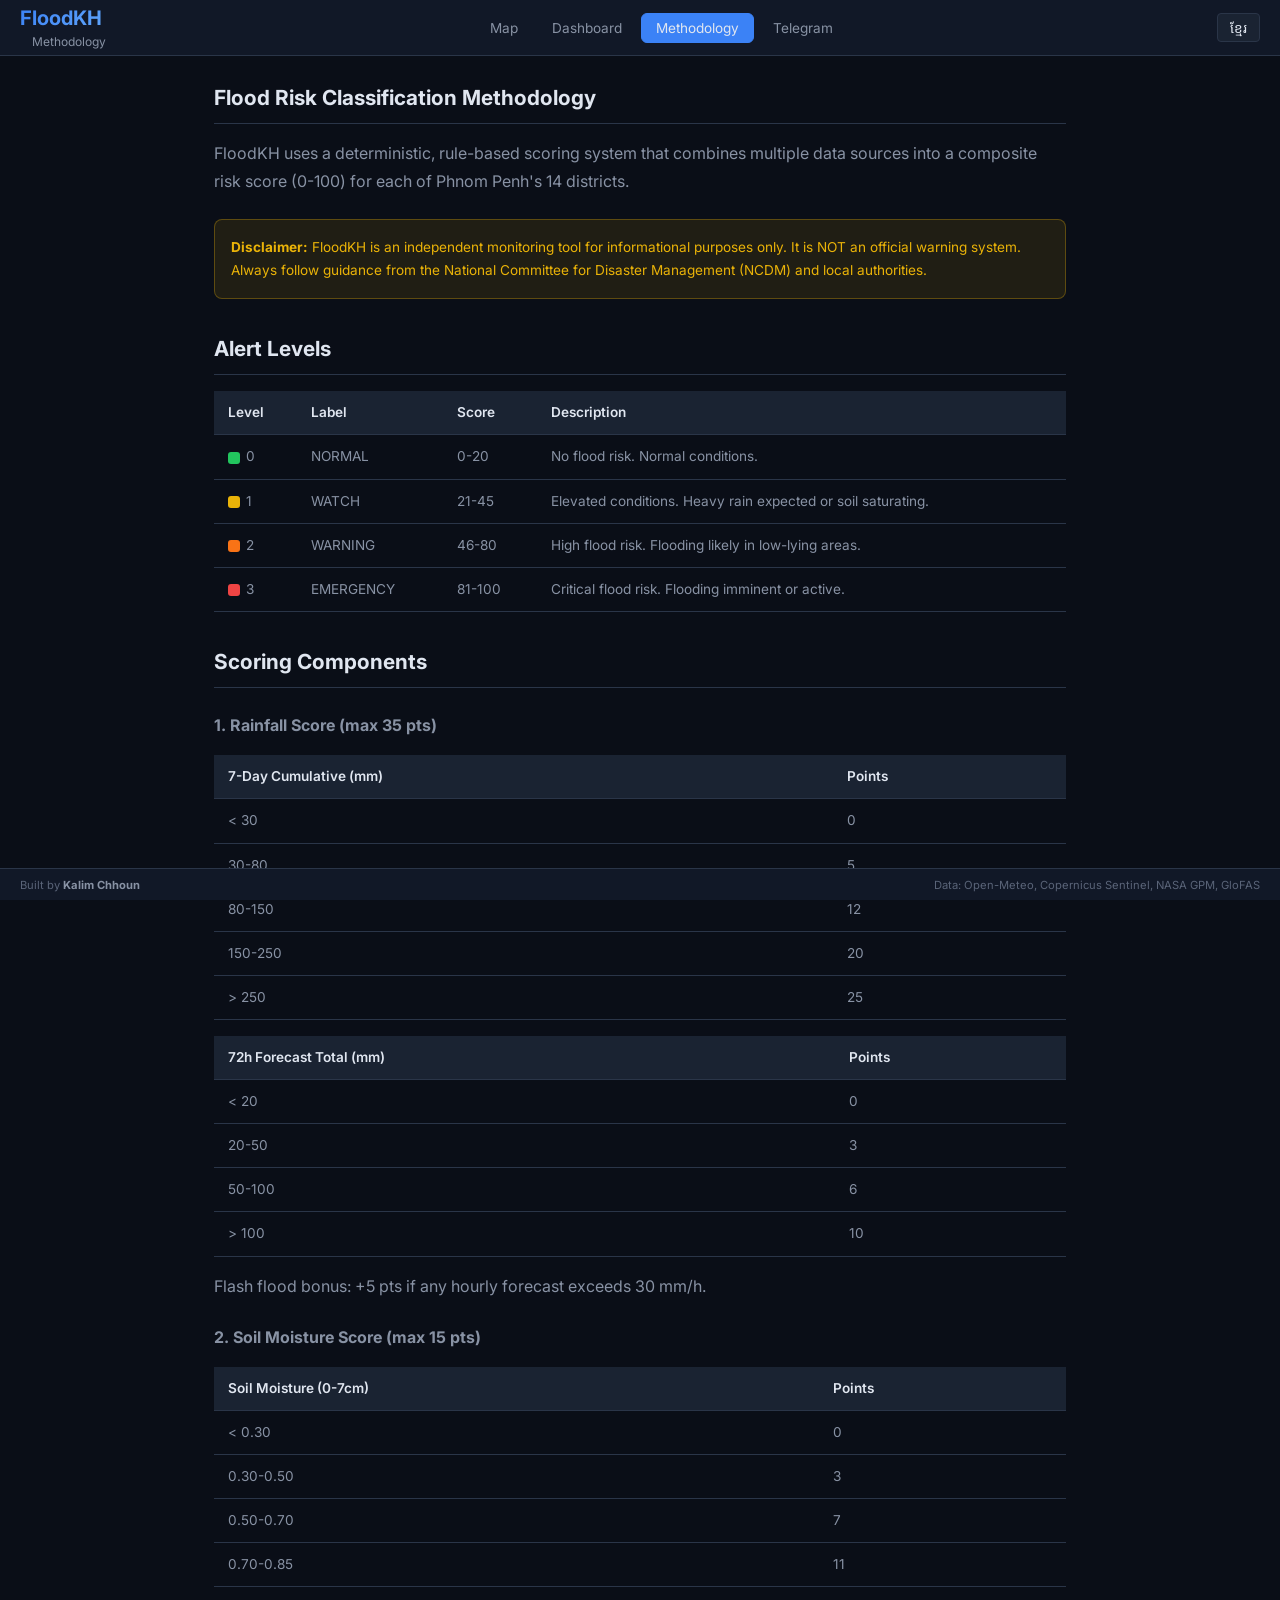
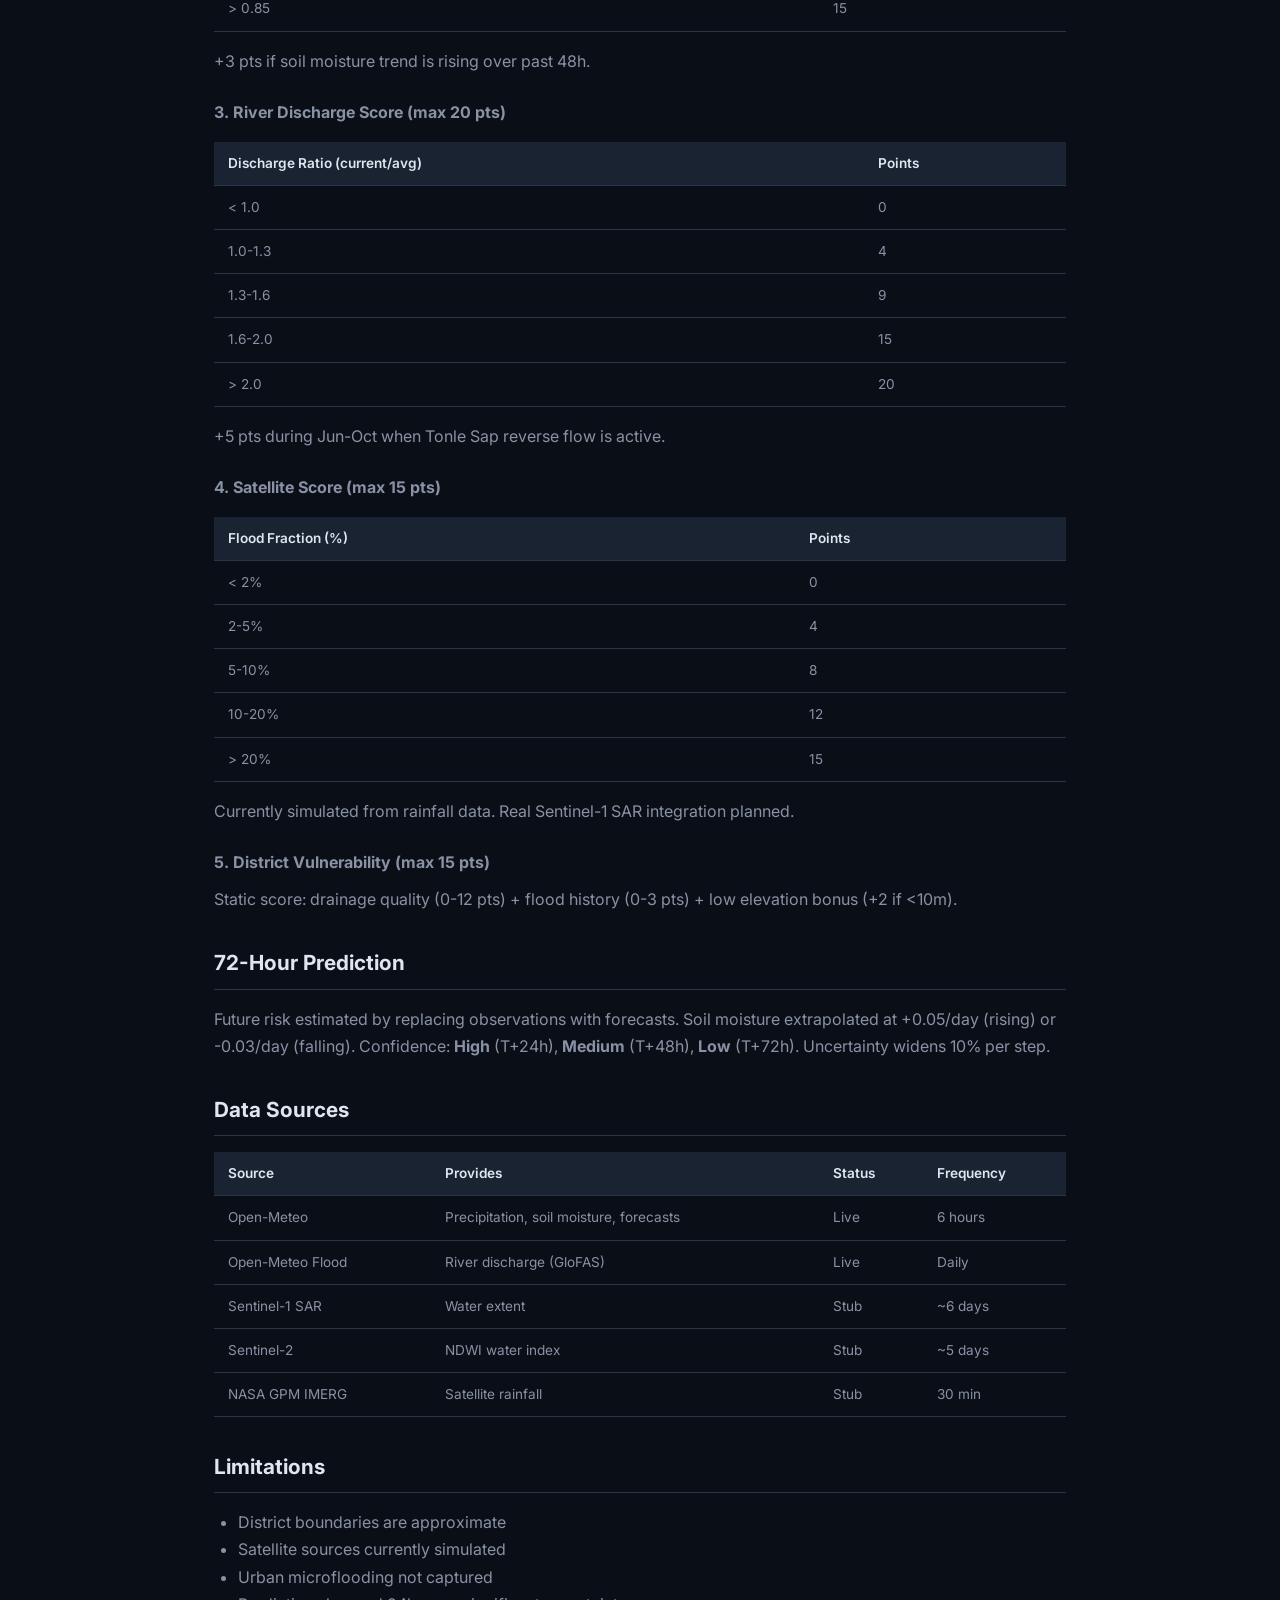
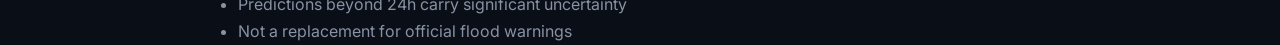
==== commit cc6439a7: "UI improvements: light map, hover tooltips, Telegram tab, dashboard slider sync - Switch to OSM ligh" ====
--- a/docs/methodology.html
+++ b/docs/methodology.html
@@ -18,9 +18,13 @@
         </div>
         <nav>
             <a href="index.html" class="nav-btn">Map</a>
+            <a href="index.html#dashboard" class="nav-btn">Dashboard</a>
             <a href="methodology.html" class="nav-btn active">Methodology</a>
+            <a href="index.html#telegram" class="nav-btn">Telegram</a>
         </nav>
-        <div class="header-controls"><span></span></div>
+        <div class="header-controls">
+            <button id="lang-toggle" class="lang-btn">ខ្មែរ</button>
+        </div>
     </header>
 
     <div class="methodology-content">
@@ -37,8 +41,8 @@
             <tbody>
                 <tr><td><span class="level-indicator" style="background:#22c55e"></span>0</td><td>NORMAL</td><td>0-20</td><td>No flood risk. Normal conditions.</td></tr>
                 <tr><td><span class="level-indicator" style="background:#eab308"></span>1</td><td>WATCH</td><td>21-45</td><td>Elevated conditions. Heavy rain expected or soil saturating.</td></tr>
-                <tr><td><span class="level-indicator" style="background:#f97316"></span>2</td><td>WARNING</td><td>46-70</td><td>High flood risk. Flooding likely in low-lying areas.</td></tr>
-                <tr><td><span class="level-indicator" style="background:#ef4444"></span>3</td><td>EMERGENCY</td><td>71-100</td><td>Critical flood risk. Flooding imminent or active.</td></tr>
+                <tr><td><span class="level-indicator" style="background:#f97316"></span>2</td><td>WARNING</td><td>46-80</td><td>High flood risk. Flooding likely in low-lying areas.</td></tr>
+                <tr><td><span class="level-indicator" style="background:#ef4444"></span>3</td><td>EMERGENCY</td><td>81-100</td><td>Critical flood risk. Flooding imminent or active.</td></tr>
             </tbody>
         </table>
 
@@ -120,8 +124,15 @@
     </div>
 
     <footer>
-        <span>Built by <strong>Convergence</strong></span>
+        <span>Built by <strong>Kalim Chhoun</strong></span>
         <span>Data: Open-Meteo, Copernicus Sentinel, NASA GPM, GloFAS</span>
     </footer>
+
+    <script src="js/i18n.js"></script>
+    <script>
+        document.addEventListener('DOMContentLoaded', () => {
+            I18n.init();
+        });
+    </script>
 </body>
 </html>
--- a/docs/css/style.css
+++ b/docs/css/style.css
@@ -495,7 +495,8 @@
   color: #4a90d9;
   font-size: 11px;
   font-style: italic;
-  text-shadow: 1px 1px 3px rgba(0,0,0,0.8);
+  font-weight: 600;
+  text-shadow: 0 0 4px #fff, 0 0 4px #fff, 1px 1px 2px rgba(0,0,0,0.3);
   white-space: nowrap;
 }
 
@@ -673,3 +674,104 @@
   .dashboard-grid { grid-template-columns: 1fr; }
   .methodology-content { margin-top: 70px; padding: 0 16px; }
 }
+
+/* ---------------------------------------------------------------------------
+   Hover Tooltip (map)
+   --------------------------------------------------------------------------- */
+.coord-display {
+    position: absolute;
+    z-index: 800;
+    background: rgba(17, 24, 39, 0.92);
+    border: 1px solid #2a3548;
+    border-radius: 8px;
+    padding: 8px 12px;
+    pointer-events: none;
+    font-size: 0.8rem;
+    color: #e0e6f0;
+    white-space: nowrap;
+    box-shadow: 0 4px 12px rgba(0, 0, 0, 0.3);
+}
+.hover-title {
+    font-weight: 600;
+    margin-bottom: 4px;
+}
+.hover-level {
+    font-weight: 700;
+    font-size: 0.85rem;
+    margin-bottom: 4px;
+}
+.hover-detail {
+    color: #8892a4;
+    font-size: 0.75rem;
+}
+.coord-latlon {
+    display: block;
+    margin-top: 4px;
+    font-size: 0.7rem;
+    color: #5a6478;
+}
+
+/* ---------------------------------------------------------------------------
+   Telegram Coming Soon View
+   --------------------------------------------------------------------------- */
+.telegram-view {
+    position: absolute;
+    top: 0;
+    left: 0;
+    right: 0;
+    bottom: 0;
+    display: flex;
+    align-items: center;
+    justify-content: center;
+    background: var(--bg-primary);
+}
+.telegram-view.hidden { display: none; }
+
+.coming-soon {
+    text-align: center;
+    max-width: 440px;
+    padding: 48px 32px;
+}
+.coming-soon-icon {
+    margin-bottom: 24px;
+    opacity: 0.9;
+}
+.coming-soon h2 {
+    font-size: 1.8rem;
+    font-weight: 700;
+    color: var(--text-primary);
+    margin-bottom: 8px;
+}
+.coming-soon-subtitle {
+    font-size: 1.1rem;
+    font-weight: 600;
+    color: #3b82f6;
+    margin-bottom: 16px;
+    letter-spacing: 0.05em;
+    text-transform: uppercase;
+}
+.coming-soon-desc {
+    color: var(--text-secondary);
+    font-size: 0.95rem;
+    line-height: 1.6;
+    margin-bottom: 32px;
+}
+.coming-soon-features {
+    text-align: left;
+    display: inline-block;
+}
+.feature-item {
+    display: flex;
+    align-items: center;
+    gap: 10px;
+    padding: 8px 0;
+    color: var(--text-secondary);
+    font-size: 0.9rem;
+}
+.feature-dot {
+    width: 8px;
+    height: 8px;
+    border-radius: 50%;
+    background: #3b82f6;
+    flex-shrink: 0;
+}
